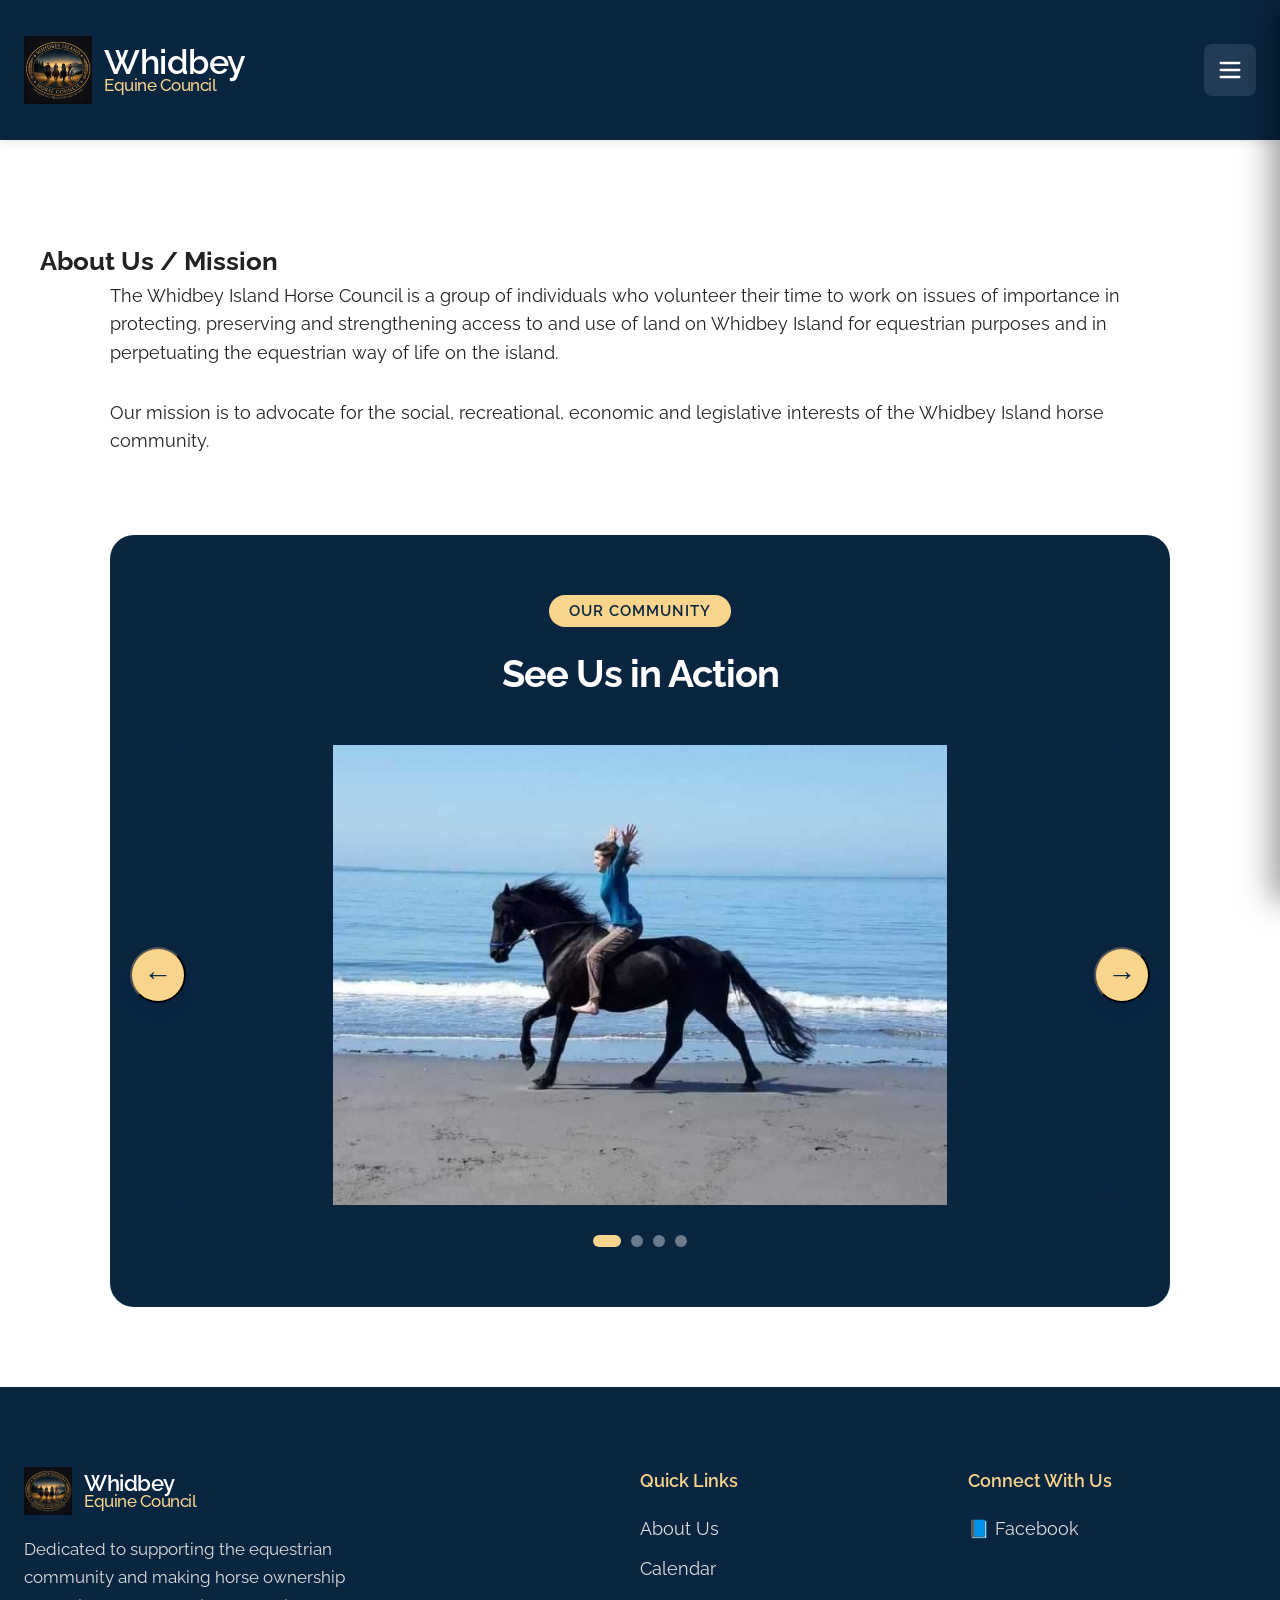
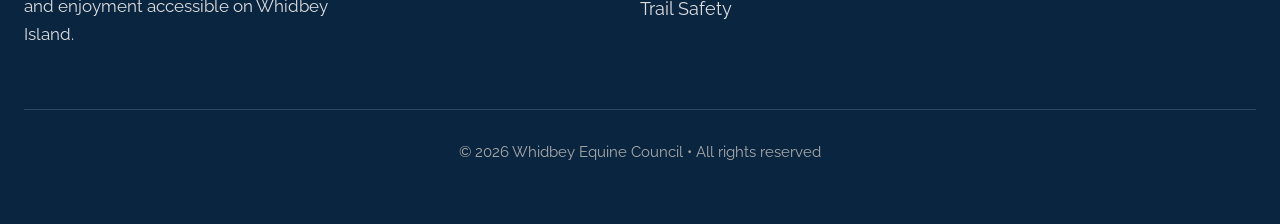
==== about.html @ 95b10ce7 "Update about.html" ====
<!DOCTYPE html>
<html lang="en">
<head>
    <meta charset="UTF-8">
    <meta name="viewport" content="width=device-width, initial-scale=1.0">
    <title>About Us / Mission | Whidbey Equine Council</title>
    <link href="https://fonts.googleapis.com/css2?family=Raleway:wght@400;500;600;700&display=swap" rel="stylesheet">
    <link rel="stylesheet" href="css/styles.css">
</head>
<body>

    <!-- HEADER (unchanged) -->
    <header class="header-bg">
        <div class="nav-container">
            <div class="logo-container">
               <a href="index.html" style="display: flex; align-items: center; gap: 12px; text-decoration: none;">
                  <img src="images/logo.png" alt="Whidbey Equine Council Logo">
                  <div class="logo-text">Whidbey <small>Equine Council</small></div>
               </a>
            </div>                      
            <nav class="desktop-nav">
                <a href="index.html">Home</a>
                <a href="about.html" class="active">About Us / Mission</a>
                <a href="events.html">Calendar</a>
                <a href="resources.html">Resources</a>
                <a href="contact.html">Contact</a>
            </nav>
            <div class="hamburger" onclick="toggleMobileMenu()">
                <svg id="hamburger-icon" xmlns="http://www.w3.org/2000/svg" width="28" height="28" fill="none" viewBox="0 0 24 24" stroke="currentColor">
                    <path stroke-linecap="round" stroke-linejoin="round" stroke-width="2" d="M4 6h16M4 12h16M4 18h16"/>
                </svg>
            </div>
        </div>

        <div id="mobile-menu" class="mobile-menu">
            <button class="close-btn" onclick="toggleMobileMenu()">×</button>
            <nav>
                <a href="index.html" onclick="toggleMobileMenu()">Home</a>
                <a href="about.html" onclick="toggleMobileMenu()">About Us / Mission</a>
                <div class="accordion-item">
                    <button class="accordion-header" onclick="toggleAccordion(this)" aria-expanded="false">Calendar <span class="chevron">›</span></button>
                    <div class="accordion-content">
                        <a href="events.html" onclick="toggleMobileMenu()">Upcoming Events</a>
                        <a href="monthly-meetings.html" onclick="toggleMobileMenu()">Monthly Meetings</a>
                    </div>
                </div>
                <div class="accordion-item">
                    <button class="accordion-header" onclick="toggleAccordion(this)" aria-expanded="false">Resources <span class="chevron">›</span></button>
                    <div class="accordion-content">
                        <a href="resources.html" onclick="toggleMobileMenu()">Trail Safety</a>
                        <a href="disaster-preparedness.html" onclick="toggleMobileMenu()">Disaster Preparedness</a>
                        <a href="whidbey-equine-directory.html" onclick="toggleMobileMenu()">Whidbey Equine Directory</a>
                    </div>
                </div>
                <a href="contact.html" onclick="toggleMobileMenu()">Contact</a>
            </nav>
        </div>
    </header>

    <section class="main-content">
        <h1 class="page-title">About Us / Mission</h1>
        <div class="content-wrapper">
            <p>The Whidbey Island Horse Council is a group of individuals who volunteer their time to work on issues of importance in protecting, preserving and strengthening access to and use of land on Whidbey Island for equestrian purposes and in perpetuating the equestrian way of life on the island.</p>
            
            <p style="margin-top: 2rem;">Our mission is to advocate for the social, recreational, economic and legislative interests of the Whidbey Island horse community.</p>

            <!-- CAROUSEL -->
            <div class="carousel-section">
                <div class="carousel-header">
                    <span>OUR COMMUNITY</span>
                    <h2 class="carousel-title">See Us in Action</h2>
                </div>
                
                <div class="carousel-container">
                    <button class="carousel-arrow prev" onclick="prevSlide()">←</button>
                    
                    <div class="carousel-track" id="carousel-track">
                        <div class="carousel-slide">
                            <img src="images/council-horse-beach.jpeg" alt="Beach ride">
                        </div>
                        <div class="carousel-slide">
                            <img src="images/council-horse-head.jpeg" alt="Horse head">
                        </div>
                        <div class="carousel-slide">
                            <img src="images/council-horse-diane.jpeg" alt="Diane with horse">
                        </div>
                        <div class="carousel-slide">
                            <img src="images/council-horse-drive.jpeg" alt="Horse drive">
                        </div>
                    </div>
                    
                    <button class="carousel-arrow next" onclick="nextSlide()">→</button>
                </div>
                
                <div class="carousel-dots" id="carousel-dots"></div>
            </div>
        </div>
    </section>

    <!-- FOOTER -->
    <footer class="footer">
        <div class="footer-content">
            <div>
                <div class="footer-logo">
                    <img src="images/logo.png" alt="Whidbey Island Horse Council">
                    <div class="logo-text" style="color:white; font-size:1.4rem;">Whidbey<small style="color:#f8d48c;">Equine Council</small></div>
                </div>
                <p>Dedicated to supporting the equestrian community and making horse ownership and enjoyment accessible on Whidbey Island.
                </p>
            </div>
            <div class="footer-column">
                <h4>Quick Links</h4>
                <ul>
                    <li><a href="about.html">About Us</a></li>
                    <li><a href="events.html">Calendar</a></li>
                    <li><a href="resources.html">Trail Safety</a></li>
                </ul>
            </div>
            <div class="footer-column">
                <h4>Connect With Us</h4>
                <div class="footer-social">
                    <a href="https://www.facebook.com/groups/1446844290421112" target="_blank">📘 Facebook</a>
                </div>
            </div>
        </div>
        <div class="footer-bottom">
            &copy; 2026 Whidbey Equine Council • All rights reserved
        </div>
    </footer>

    <script>
        function toggleMobileMenu() {
            const menu = document.getElementById('mobile-menu');
            const icon = document.getElementById('hamburger-icon');
            if (menu.classList.contains('active')) {
                menu.classList.remove('active');
                icon.innerHTML = `<path stroke-linecap="round" stroke-linejoin="round" stroke-width="2" d="M4 6h16M4 12h16M4 18h16"/>`;
            } else {
                menu.classList.add('active');
                icon.innerHTML = `<path stroke-linecap="round" stroke-linejoin="round" stroke-width="2" d="M6 18L18 6M6 6h12v12"/>`;
            }
        }

        function toggleAccordion(button) {
            const isExpanded = button.getAttribute('aria-expanded') === 'true';
            button.setAttribute('aria-expanded', !isExpanded);
            const content = button.nextElementSibling;
            content.classList.toggle('open');
        }

        // FIXED CAROUSEL
        function initCarousel() {
            const track = document.getElementById('carousel-track');
            const slides = document.querySelectorAll('.carousel-slide');
            const dotsContainer = document.getElementById('carousel-dots');
            let currentSlide = 0;

            function createDots() {
                dotsContainer.innerHTML = '';
                slides.forEach((_, i) => {
                    const dot = document.createElement('div');
                    dot.classList.add('carousel-dot');
                    if (i === 0) dot.classList.add('active');
                    dot.onclick = () => goToSlide(i);
                    dotsContainer.appendChild(dot);
                });
            }

            function goToSlide(n) {
                currentSlide = n;
                track.style.transform = `translateX(-${currentSlide * 100}%)`;
                document.querySelectorAll('.carousel-dot').forEach((d, i) => d.classList.toggle('active', i === currentSlide));
            }

            window.nextSlide = () => { currentSlide = (currentSlide + 1) % slides.length; goToSlide(currentSlide); };
            window.prevSlide = () => { currentSlide = (currentSlide - 1 + slides.length) % slides.length; goToSlide(currentSlide); };

            createDots();
        }

        window.addEventListener('load', initCarousel);
    </script>
</body>
</html>
---- css/styles.css ----
/* ============================================= */
/* Whidbey Island Horse Council - styles.css     */
/* Pure custom CSS – exactly like ironmillsranch.com */
/* ============================================= */

@import url('https://fonts.googleapis.com/css2?family=Raleway:wght@400;500;600;700&display=swap');

* {
    margin: 0;
    padding: 0;
    box-sizing: border-box;
}

body {
    font-family: 'Raleway', system-ui, -apple-system, BlinkMacSystemFont, "Segoe UI", Roboto, sans-serif;
    line-height: 1.6;
    font-size: 1.1rem;
    color: #222222;
    overflow-x: hidden;
}

/* ====================== HEADER ====================== */
/* Taller header + much more visible logo */
.header-bg {
    background-color: #0a2540;
    color: white;
    position: sticky;
    top: 0;
    z-index: 1000;
    box-shadow: 0 2px 10px rgba(0, 0, 0, 0.1);
    padding: 8px 0;
}

.nav-container {
    max-width: 1280px;
    margin: 0 auto;
    padding: 28px 24px;
    display: flex;
    align-items: center;
    justify-content: space-between;
}

.logo-container {
    display: flex;
    align-items: center;
    gap: 12px;
}

.logo-container img {
    height: 68px;
    width: auto;
    transition: transform 0.3s ease;
}

.logo-container img:hover {
    transform: scale(1.05);
}

.logo-text {
    font-size: 2.1rem;
    font-weight: 600;
    letter-spacing: -0.5px;
    line-height: 1;
    color: white !important;
}

.logo-text small {
    display: block;
    font-size: 1.05rem;
    font-weight: 500;
    color: #f8d48c !important;
    margin-top: -2px;
}

.logo-container a {
    text-decoration: none;
    color: inherit;
}

/* Hover effect – only “Whidbey Island” turns gold */
.logo-container a:hover .logo-text {
    color: #f8d48c !important;
}
.logo-container a:hover .logo-text small {
    color: #f8d48c !important;
}

/* Hamburger */
.hamburger {
    display: flex;
    align-items: center;
    justify-content: center;
    width: 52px;
    height: 52px;
    background: rgba(255,255,255,0.1);
    border-radius: 8px;
    cursor: pointer;
    transition: all 0.3s ease;
}

.hamburger:hover {
    background: rgba(255,255,255,0.2);
}

/* Desktop nav */
.desktop-nav {
    display: none;
    align-items: center;
    gap: 32px;
    font-size: 1.05rem;
    font-weight: 500;
}

.desktop-nav a {
    color: white;
    text-decoration: none;
    transition: color 0.2s ease;
}

.desktop-nav a:hover {
    color: #f8d48c;
}

/* ====================== MOBILE HEADER ADJUSTMENTS ====================== */
@media (max-width: 768px) {
    .nav-container {
        padding: 20px 24px;
    }
    .logo-container img {
        height: 58px;
    }
    .logo-text {
        font-size: 1.9rem;
    }
    .hamburger {
        width: 48px;
        height: 48px;
    }
}

/* ====================== NEW MOBILE MENU (Right-side drawer) ====================== */
.mobile-menu {
    position: fixed;
    top: 0;
    right: -320px;
    width: 320px;
    height: 100vh;
    background-color: #0a2540;
    box-shadow: -8px 0 30px rgba(0, 0, 0, 0.4);
    transition: right 0.4s cubic-bezier(0.4, 0, 0.2, 1);
    z-index: 1200;
    overflow-y: auto;
    padding: 20px;
}

.mobile-menu.active {
    right: 0;
}

.mobile-menu .close-btn {
    position: absolute;
    top: 20px;
    right: 20px;
    background: none;
    border: none;
    color: white;
    font-size: 32px;
    line-height: 1;
    cursor: pointer;
    z-index: 1300;
}

.mobile-menu nav {
    margin-top: 70px;
}

.mobile-menu a {
    display: flex;
    align-items: center;
    justify-content: space-between;
    color: white;
    text-decoration: none;
    font-size: 1.25rem;
    font-weight: 500;
    padding: 16px 0;
    border-bottom: 1px solid rgba(255,255,255,0.15);
}

.mobile-menu a:hover {
    color: #f8d48c;
}

.mobile-menu .chevron {
    transition: transform 0.3s ease;
}

.mobile-menu a[aria-expanded="true"] .chevron {
    transform: rotate(180deg);
}

/* Accordion sub-menus */
.mobile-menu .accordion-item {
    border-bottom: 1px solid rgba(255,255,255,0.15);
}

.mobile-menu .accordion-header {
    display: flex;
    align-items: center;
    justify-content: space-between;
    width: 100%;
    padding: 16px 0;
    color: white;
    font-size: 1.25rem;
    font-weight: 500;
    background: none;
    border: none;
    cursor: pointer;
    text-align: left;
}

.mobile-menu .accordion-header:hover {
    color: #f8d48c;
}

.mobile-menu .accordion-header[aria-expanded="true"] .chevron {
    transform: rotate(180deg);
}

.mobile-menu .accordion-content {
    max-height: 0;
    overflow: hidden;
    transition: max-height 0.3s ease;
    padding-left: 20px;
}

.mobile-menu .accordion-content.open {
    max-height: 400px;
}

.mobile-menu .accordion-content a {
    display: block;
    padding: 12px 0;
    color: #ddd;
    font-size: 1.1rem;
    text-decoration: none;
}

.mobile-menu .accordion-content a:hover {
    color: #f8d48c;
}

/* ====================== HERO SECTION (Text LEFT • Picture RIGHT) ====================== */
.hero {
    background-image: linear-gradient(rgba(10, 37, 64, 0.55), rgba(10, 37, 64, 0.55)),
                      url('https://picsum.photos/id/1015/2000/1200'); /* ← CHANGE THIS to your real trail photo */
    background-size: cover;
    background-position: center;
    min-height: 100vh;
    display: flex;
    align-items: center;
    color: white;
    position: relative;
}

.hero-content,
.hero-grid {
    max-width: 1280px;
    margin: 0 auto;
    padding: 0 24px;
    display: grid;
    grid-template-columns: 1fr;
    gap: 40px;
    align-items: center;
    width: 100%;
}

/* Desktop: Text LEFT | Background photo RIGHT */
@media (min-width: 992px) {
    .hero-content,
    .hero-grid {
        grid-template-columns: 1fr 1fr;
    }
}

.hero-text-panel {
    background-color: rgba(255,255,255,0.95);
    color: #0a2540;
    border-radius: 24px;
    padding: 48px 40px;
    box-shadow: 0 25px 50px -12px rgb(0 0 0 / 0.25);
    max-width: 480px;
    margin-right: auto;           /* sticks to LEFT side */
    margin-left: 0;
}

/* Optional: If you have a separate <img> inside the hero, hide it on desktop so the background shows cleanly */
.hero img {
    display: none;
}

@media (min-width: 992px) {
    .hero img {
        display: block;   /* only show if you want a foreground image */
    }
}

.cta-button {
    display: inline-block;
    background-color: #0a2540;
    color: white;
    font-size: 1.25rem;
    font-weight: 600;
    padding: 18px 40px;
    border-radius: 16px;
    text-decoration: none;
    transition: all 0.3s ease;
}

.cta-button:hover {
    background-color: #1a3a5e;
    transform: translateY(-3px);
}

/* ====================== QUICK LINK CARDS ====================== */
.quick-section {
    max-width: 1280px;
    margin: 0 auto;
    padding: 60px 24px;
}

.quick-grid {
    display: grid;
    grid-template-columns: repeat(auto-fit, minmax(340px, 1fr));
    gap: 24px;
}

.card {
    background: white;
    border: 1px solid #e5e7eb;
    border-radius: 24px;
    padding: 32px;
    display: flex;
    align-items: center;
    gap: 20px;
    transition: all 0.3s ease;
    text-decoration: none;
    color: inherit;
}

.card:hover {
    border-color: #f8d48c;
    transform: translateY(-8px);
    box-shadow: 0 20px 25px -5px rgb(0 0 0 / 0.1);
}

.card-icon {
    width: 64px;
    height: 64px;
    flex-shrink: 0;
    display: flex;
    align-items: center;
    justify-content: center;
    font-size: 2.2rem;
    border-radius: 16px;
}

.card-content h3 {
    font-size: 1.5rem;
    font-weight: 600;
    color: #0a2540;
    margin-bottom: 8px;
}

.card-content p {
    color: #555;
    font-size: 1.05rem;
}

.card-arrow {
    font-size: 2rem;
    color: #ccc;
    margin-left: auto;
    transition: all 0.3s ease;
}

.card:hover .card-arrow {
    color: #f8d48c;
    transform: translateX(4px);
}

/* ====================== FOOTER ====================== */
.footer {
    background-color: #0a2540;
    color: #ddd;
    padding: 80px 24px 60px;
}

.footer-content {
    max-width: 1280px;
    margin: 0 auto;
    display: grid;
    grid-template-columns: 1fr;
    gap: 40px;
}

@media (min-width: 768px) {
    .footer-content {
        grid-template-columns: 2fr 1fr 1fr;
    }
}

.footer-logo {
    display: flex;
    align-items: center;
    gap: 12px;
    margin-bottom: 20px;
}

.footer-logo img {
    height: 48px;
}

.footer p {
    max-width: 340px;
    font-size: 1.05rem;
    line-height: 1.7;
}

.footer-column h4 {
    color: #f8d48c;
    font-size: 1.1rem;
    font-weight: 600;
    margin-bottom: 20px;
}

.footer-column ul {
    list-style: none;
}

.footer-column ul li {
    margin-bottom: 12px;
}

.footer-column a {
    color: #ddd;
    text-decoration: none;
    transition: color 0.2s;
}

.footer-column a:hover {
    color: white;
}

.footer-social a {
    color: #ddd;
    text-decoration: none;
    display: flex;
    align-items: center;
    gap: 12px;
    font-size: 1.1rem;
    margin-bottom: 16px;
}

.footer-social a:hover {
    color: #f8d48c;
}

.footer-bottom {
    text-align: center;
    margin-top: 60px;
    padding-top: 30px;
    border-top: 1px solid rgba(255,255,255,0.15);
    font-size: 0.95rem;
    color: #aaa;
}

/* ====================== RESPONSIVE ====================== */
@media (max-width: 768px) {
    .desktop-nav {
        display: none;
    }
    .hero-text-panel {
        margin: 0 auto;
    }
    .hero-text-panel h1 {
        font-size: 2.8rem;
    }
    .quick-grid {
        grid-template-columns: 1fr;
    }
}

/* Wider margins for all sub-pages */
.main-content {
    padding: 100px 40px 80px !important;
    max-width: 1280px;
    margin: 0 auto;
}

.content-wrapper,
.content-grid {
    max-width: 1100px;
    margin: 0 auto;
    padding: 0 20px;
}

.content-wrapper p {
    margin-bottom: 1.8rem;
}

.content-wrapper p:last-child {
    margin-bottom: 0;
}

/* ====================== EVENTS PAGE ====================== */
.category-row {
    display: flex;
    flex-wrap: wrap;
    gap: 14px;
    justify-content: center;
    margin-bottom: 48px;
    padding-bottom: 32px;
    border-bottom: 1px solid #e5e7eb;
}

.category-btn {
    padding: 14px 28px;
    border-radius: 9999px;
    font-weight: 600;
    font-size: 1.05rem;
    background: white;
    color: #0a2540;
    border: 2px solid #e5e7eb;
    cursor: pointer;
    transition: all 0.3s ease;
    white-space: nowrap;
}

.category-btn:hover {
    background: #f8d48c;
    border-color: #f8d48c;
    color: #0a2540;
}

.category-btn.active {
    background: #0a2540;
    color: white;
    border-color: #0a2540;
    box-shadow: 0 10px 15px -3px rgb(10 37 64 / 0.2);
}

.event-card {
    background: white;
    border: 1px solid #e5e7eb;
    border-radius: 24px;
    padding: 32px;
    transition: all 0.3s ease;
    box-shadow: 0 4px 6px -1px rgb(0 0 0 / 0.05);
}

.event-card:hover {
    border-color: #f8d48c;
    transform: translateY(-6px);
    box-shadow: 0 20px 25px -5px rgb(0 0 0 / 0.1);
}

.event-header {
    display: flex;
    justify-content: space-between;
    align-items: center;
    margin-bottom: 16px;
}

.event-category {
    background: #fefce8;
    color: #854d0e;
    padding: 6px 18px;
    border-radius: 9999px;
    font-size: 0.95rem;
    font-weight: 600;
    letter-spacing: 0.5px;
}

.event-price {
    font-size: 1.75rem;
    font-weight: 700;
    color: #0a2540;
}

.event-title {
    font-size: 1.6rem;
    font-weight: 700;
    color: #0a2540;
    line-height: 1.2;
    margin-bottom: 12px;
}

.event-desc {
    color: #444;
    font-size: 1.1rem;
    line-height: 1.5;
    margin-bottom: 24px;
}

.event-meta {
    display: flex;
    flex-wrap: wrap;
    gap: 20px;
    margin-bottom: 28px;
    font-size: 1.05rem;
    color: #555;
}

.meta-item {
    display: flex;
    align-items: center;
    gap: 8px;
}

.meta-item i {
    color: #f8d48c;
    width: 20px;
}

.event-footer {
    display: flex;
    flex-wrap: wrap;
    gap: 16px;
    align-items: center;
}

.btn-register {
    background-color: #0a2540;
    color: white;
    font-size: 1.1rem;
    font-weight: 600;
    padding: 16px 36px;
    border-radius: 16px;
    text-decoration: none;
    transition: all 0.3s ease;
    display: inline-flex;
    align-items: center;
    gap: 8px;
}

.btn-register:hover {
    background-color: #1a3a5e;
    transform: translateY(-2px);
}

.btn-details {
    color: #666;
    text-decoration: none;
    font-weight: 500;
    padding: 14px 24px;
    transition: color 0.3s ease;
}

.btn-details:hover {
    color: #0a2540;
}

.events-grid {
    display: grid;
    grid-template-columns: repeat(auto-fit, minmax(360px, 1fr));
    gap: 32px;
}

#no-events {
    text-align: center;
    padding: 80px 20px;
    color: #666;
}

#no-events p:first-child {
    font-size: 1.4rem;
    font-weight: 500;
}

@media (max-width: 768px) {
    .events-grid {
        grid-template-columns: 1fr;
    }
    .category-btn {
        padding: 12px 22px;
        font-size: 1rem;
    }
}

/* ====================== CONTACT PAGE ====================== */
.contact-container {
    max-width: 640px;
    margin: 0 auto;
    padding: 40px 20px 80px;
}

.contact-title {
    font-family: 'Raleway', system-ui, -apple-system, BlinkMacSystemFont, "Segoe UI", Roboto, sans-serif;
    font-size: 3.8rem;
    font-weight: 700;
    letter-spacing: -2px;
    line-height: 1.05;
    text-align: center;
    margin-bottom: 60px;
    color: #0a2540;
}

@media (max-width: 768px) {
    .contact-title {
        font-size: 2.8rem;
    }
}

.contact-form {
    display: flex;
    flex-direction: column;
    gap: 28px;
}

.contact-form input,
.contact-form textarea {
    width: 100%;
    padding: 18px 24px;
    border: 2px solid #e5e7eb;
    border-radius: 12px;
    font-size: 1.15rem;
    font-family: 'Raleway', sans-serif;
    transition: all 0.3s ease;
    background: white;
}

.contact-form input:focus,
.contact-form textarea:focus {
    outline: none;
    border-color: #0a2540;
    box-shadow: 0 0 0 4px rgba(10, 37, 64, 0.1);
}

.contact-form textarea {
    resize: vertical;
    min-height: 180px;
}

.send-button {
    background-color: #111111;
    color: white;
    font-size: 1.25rem;
    font-weight: 600;
    padding: 18px 40px;
    border: none;
    border-radius: 12px;
    cursor: pointer;
    transition: all 0.3s ease;
    margin-top: 10px;
}

.send-button:hover {
    background-color: #222222;
    transform: translateY(-3px);
}

/* Contact success message */
.success-container {
    display: none;
    flex-direction: column;
    align-items: center;
    text-align: center;
    padding: 60px 40px;
    background: white;
    border: 2px solid #e5e7eb;
    border-radius: 24px;
    max-width: 560px;
    margin: 0 auto;
    animation: fadeInUp 0.6s ease forwards;
}

.success-container i {
    font-size: 4.8rem;
    color: #166534;
    margin-bottom: 24px;
}

.success-container h2 {
    font-size: 2.5rem;
    font-weight: 700;
    color: #0a2540;
    margin-bottom: 12px;
}

.success-container p {
    font-size: 1.2rem;
    color: #444;
    line-height: 1.6;
    margin-bottom: 8px;
}

.success-container button {
    background-color: #0a2540;
    color: white;
    font-size: 1.15rem;
    font-weight: 600;
    padding: 16px 44px;
    border: none;
    border-radius: 12px;
    cursor: pointer;
    margin-top: 20px;
    transition: all 0.3s ease;
}

.success-container button:hover {
    background-color: #1a3a5e;
    transform: translateY(-3px);
}

@keyframes fadeInUp {
    from {
        opacity: 0;
        transform: translateY(30px);
    }
    to {
        opacity: 1;
        transform: translateY(0);
    }
}

/* ====================== ABOUT PAGE CAROUSEL ====================== */
.carousel-section {
    margin-top: 80px;
    padding: 60px 0;
    background: #0a2540;
    color: white;
    border-radius: 24px;
    position: relative;
}

.carousel-header {
    text-align: center;
    margin-bottom: 40px;
}

.carousel-header span {
    display: inline-block;
    background: #f8d48c;
    color: #0a2540;
    padding: 4px 20px;
    border-radius: 9999px;
    font-size: 0.95rem;
    font-weight: 600;
    letter-spacing: 1px;
}

.carousel-title {
    font-size: 2.4rem;
    font-weight: 700;
    margin: 16px 0 8px;
    letter-spacing: -1px;
}

.carousel-container {
    max-width: 1100px;
    margin: 0 auto;
    position: relative;
    padding: 0 60px;
    overflow: hidden;
}

.carousel-track {
    display: flex;
    flex-wrap: nowrap;
    transition: transform 0.5s cubic-bezier(0.4, 0, 0.2, 1);
}

.carousel-slide {
    flex: 0 0 100%;
    min-width: 100%;
    width: 100%;
    position: relative;
}

.carousel-slide img {
    width: 100%;
    height: 460px;
    object-fit: contain;
    background-color: #0a2540;
    display: block;
    border-radius: 20px;
}

.carousel-arrow {
    position: absolute;
    top: 50%;
    transform: translateY(-50%);
    background: #f8d48c;
    color: #0a2540;
    width: 56px;
    height: 56px;
    border-radius: 50%;
    display: flex;
    align-items: center;
    justify-content: center;
    font-size: 1.8rem;
    cursor: pointer;
    box-shadow: 0 10px 15px -3px rgb(10 37 64 / 0.3);
    z-index: 10;
    transition: all 0.3s ease;
}

.carousel-arrow:hover {
    background: #e8c46c;
    transform: translateY(-50%) scale(1.08);
}

.carousel-arrow.prev { left: 20px; }
.carousel-arrow.next { right: 20px; }

.carousel-dots {
    display: flex;
    justify-content: center;
    gap: 10px;
    margin-top: 30px;
}

.carousel-dot {
    width: 12px;
    height: 12px;
    background: rgba(255,255,255,0.4);
    border-radius: 50%;
    cursor: pointer;
    transition: all 0.3s ease;
}

.carousel-dot.active {
    background: #f8d48c;
    width: 28px;
    border-radius: 9999px;
}

@media (max-width: 768px) {
    .carousel-slide img { height: 380px; }
    .carousel-container { padding: 0 40px; }
}

/* ====================== MONTHLY MEETINGS PAGE ====================== */
.next-meeting-box {
    background: white;
    border: 3px solid #f8d48c;
    border-radius: 24px;
    padding: 40px 32px;
    text-align: center;
    margin-bottom: 60px;
    box-shadow: 0 10px 25px rgba(10, 37, 64, 0.1);
}

.next-meeting-box h2 {
    color: #0a2540;
    font-size: 2.2rem;
    margin-bottom: 12px;
}

.next-meeting-box .date {
    font-size: 1.5rem;
    font-weight: 700;
    color: #0a2540;
    margin-bottom: 8px;
}

.next-meeting-box .time-location {
    font-size: 1.3rem;
    color: #444;
    margin-bottom: 24px;
}

.meetings-list {
    max-width: 900px;
    margin: 0 auto;
}

.meeting-card {
    background: white;
    border: 1px solid #e5e7eb;
    border-radius: 20px;
    padding: 24px 28px;
    margin-bottom: 20px;
    display: flex;
    justify-content: space-between;
    align-items: center;
    transition: all 0.3s ease;
}

.meeting-card:hover {
    border-color: #f8d48c;
    transform: translateY(-4px);
    box-shadow: 0 15px 25px rgba(10, 37, 64, 0.08);
}

.meeting-info h3 {
    font-size: 1.35rem;
    color: #0a2540;
    margin-bottom: 6px;
}

.meeting-info p {
    color: #555;
    margin: 0;
}

.minutes-link {
    background: #0a2540;
    color: white;
    padding: 12px 28px;
    border-radius: 9999px;
    text-decoration: none;
    font-weight: 600;
    white-space: nowrap;
    display: inline-flex;
    align-items: center;
    gap: 8px;
}

.minutes-link:hover {
    background: #1a3a5e;
}

/* ====================== TRAIL SAFETY PAGE ====================== */
.safety-btn {
    padding: 14px 28px;
    border-radius: 9999px;
    font-weight: 600;
    font-size: 1.05rem;
    background: white;
    color: #0a2540;
    border: 2px solid #e5e7eb;
    cursor: pointer;
    transition: all 0.3s ease;
    white-space: nowrap;
}

.safety-btn:hover {
    background: #f8d48c;
    border-color: #f8d48c;
}

.safety-btn.active {
    background: #0a2540;
    color: white;
    border-color: #0a2540;
}

.safety-content {
    background: white;
    border: 1px solid #e5e7eb;
    border-radius: 20px;
    padding: 32px;
    margin-bottom: 30px;
    display: none;
}

.safety-content.active {
    display: block;
}

.safety-content h3 {
    color: #0a2540;
    margin-bottom: 16px;
}

/* Key resources */
.key-resources {
    max-width: 900px;
    margin: 0 auto 50px;
}

.key-resources h3 {
    color: #0a2540;
    font-size: 1.5rem;
    margin-bottom: 20px;
    font-weight: 700;
}

.key-resources ul {
    list-style: none;
    padding: 0;
    line-height: 1.9;
    font-size: 1.1rem;
}

.key-resources li {
    margin-bottom: 14px;
    padding-left: 28px;
    position: relative;
}

.key-resources li::before {
    content: "•";
    color: #f8d48c;
    font-size: 1.6rem;
    position: absolute;
    left: 0;
    top: -2px;
}

.key-resources a {
    color: #0a2540;
    text-decoration: none;
    font-weight: 600;
}

.key-resources a:hover {
    color: #f8d48c;
    text-decoration: underline;
}
/* ============================================= */
/* WHIDBEY EQUINE DIRECTORY STYLES               */
/* ============================================= */

.directory-controls {
    display: flex;
    flex-wrap: wrap;
    gap: 16px;
    align-items: center;
    margin-bottom: 32px;
}

.directory-controls input {
    flex: 1;
    min-width: 280px;
    padding: 14px 20px;
    border: 2px solid #e5e7eb;
    border-radius: 12px;
    font-size: 1.1rem;
    font-family: 'Raleway', sans-serif;
}

.directory-controls input:focus {
    outline: none;
    border-color: #0a2540;
    box-shadow: 0 0 0 4px rgba(10, 37, 64, 0.1);
}

.category-filters {
    display: flex;
    flex-wrap: wrap;
    gap: 8px;
}

.category-btn {
    padding: 10px 22px;
    border-radius: 9999px;
    font-weight: 600;
    font-size: 1rem;
    background: white;
    color: #0a2540;
    border: 2px solid #e5e7eb;
    cursor: pointer;
    transition: all 0.3s ease;
    white-space: nowrap;
}

.category-btn:hover {
    background: #f8d48c;
    border-color: #f8d48c;
}

.category-btn.active {
    background: #0a2540;
    color: white;
    border-color: #0a2540;
}

.directory-grid {
    display: grid;
    grid-template-columns: repeat(auto-fit, minmax(340px, 1fr));
    gap: 24px;
}

.directory-card {
    background: white;
    border: 1px solid #e5e7eb;
    border-radius: 24px;
    padding: 32px;
    transition: all 0.3s ease;
    box-shadow: 0 4px 6px -1px rgb(0 0 0 / 0.05);
    display: flex;
    flex-direction: column;
    height: 100%;
}

.directory-card:hover {
    border-color: #f8d48c;
    transform: translateY(-6px);
    box-shadow: 0 20px 25px -5px rgb(0 0 0 / 0.1);
}

.directory-card .service-badge {
    display: inline-block;
    background: #fefce8;
    color: #854d0e;
    padding: 4px 16px;
    border-radius: 9999px;
    font-size: 0.9rem;
    font-weight: 600;
    margin-bottom: 12px;
}

.directory-card h3 {
    font-size: 1.5rem;
    font-weight: 700;
    color: #0a2540;
    margin-bottom: 8px;
}

.directory-card .contact-name {
    font-size: 1.15rem;
    color: #444;
    margin-bottom: 16px;
}

.directory-card .meta {
    margin-top: auto;
    padding-top: 20px;
    border-top: 1px solid #e5e7eb;
    display: flex;
    flex-direction: column;
    gap: 8px;
    font-size: 1.05rem;
}

.directory-card .meta a {
    color: #0a2540;
    text-decoration: none;
    font-weight: 500;
}

.directory-card .meta a:hover {
    color: #f8d48c;
}

.directory-card .remove-request {
    margin-top: 16px;
    font-size: 0.95rem;
    color: #666;
    text-align: right;
}

.directory-card .remove-request a {
    color: #854d0e;
    text-decoration: underline;
}

.add-section {
    margin-top: 80px;
    padding: 48px;
    background: #f8f5eb;
    border-radius: 24px;
}

.add-section h2 {
    color: #0a2540;
    margin-bottom: 12px;
}

.contact-form .checkbox-group,
.contact-form .radio-group {
    display: flex;
    flex-wrap: wrap;
    gap: 20px;
    margin-top: 8px;
}

.contact-form .checkbox-group label,
.contact-form .radio-group label {
    display: flex;
    align-items: center;
    gap: 10px;
    font-size: 1.1rem;
    cursor: pointer;
    color: #222;
}

.contact-form input[type="checkbox"],
.contact-form input[type="radio"] {
    width: 18px;
    height: 18px;
    accent-color: #0a2540;
}

.contact-form select {
    width: 100%;
    padding: 18px 24px;
    border: 2px solid #e5e7eb;
    border-radius: 12px;
    font-size: 1.15rem;
    font-family: 'Raleway', sans-serif;
    background: white;
    appearance: none;
    background-image: url("data:image/svg+xml,%3Csvg xmlns='http://www.w3.org/2000/svg' width='16' height='16' fill='%230a2540' viewBox='0 0 16 16'%3E%3Cpath d='M8 11L3 6h10l-5 5z'/%3E%3C/svg%3E");
    background-repeat: no-repeat;
    background-position: right 18px center;
    padding-right: 48px;
}

.contact-form select:focus {
    outline: none;
    border-color: #0a2540;
    box-shadow: 0 0 0 4px rgba(10, 37, 64, 0.1);
}

@media (max-width: 768px) {
    .directory-grid {
        grid-template-columns: 1fr;
    }
    
    .directory-controls {
        flex-direction: column;
        align-items: stretch;
    }
}
/* ====================== UTILITIES ====================== */
.hidden {
    display: none !important;
}

.text-amber {
    color: #f8d48c;
}
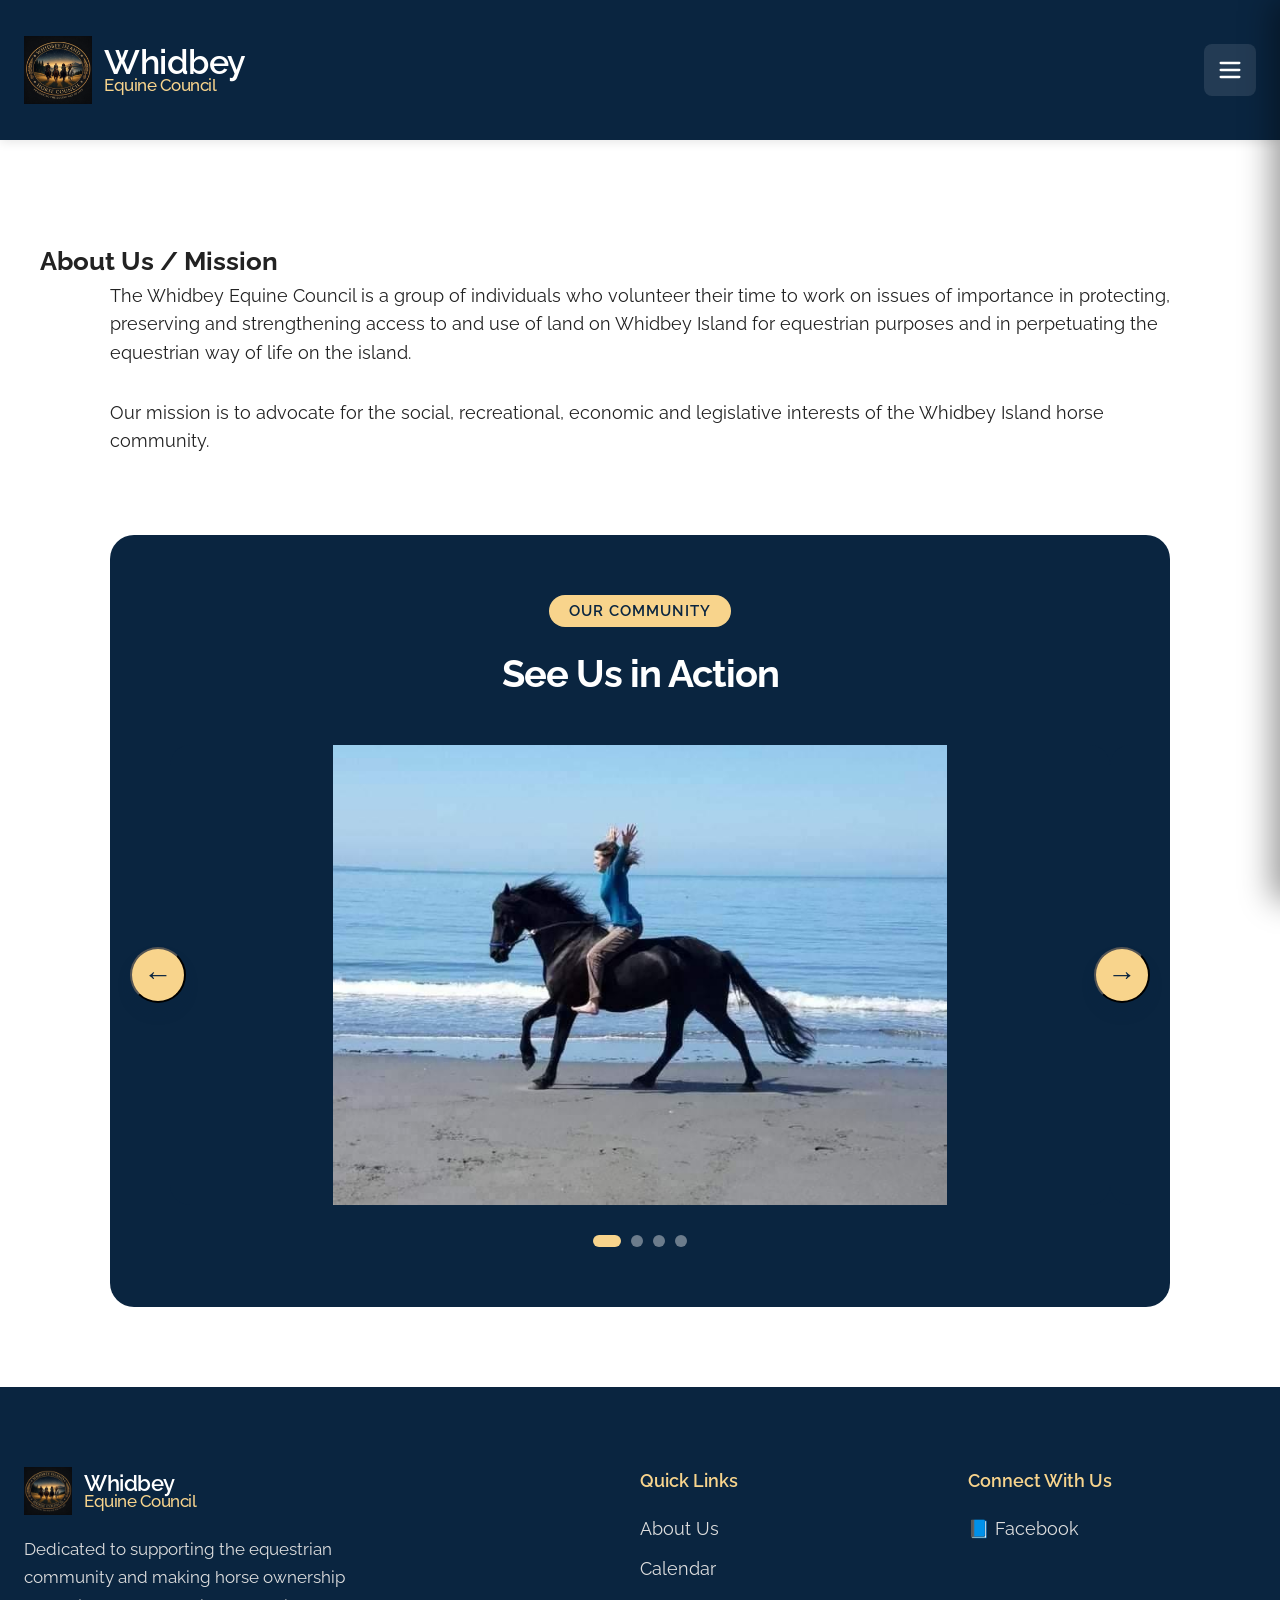
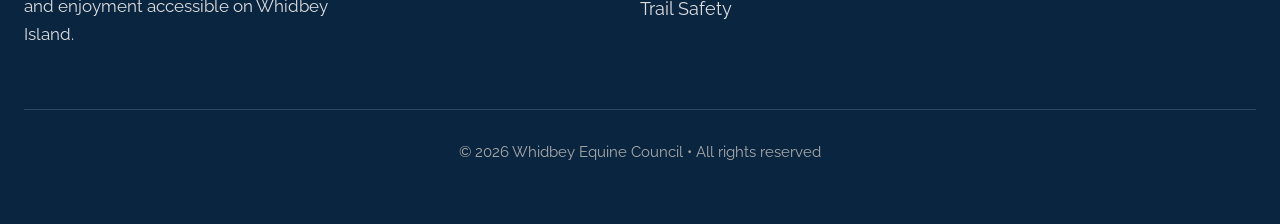
==== commit 8d4c227f: "Update about.html" ====
--- a/about.html
+++ b/about.html
@@ -60,7 +60,7 @@
     <section class="main-content">
         <h1 class="page-title">About Us / Mission</h1>
         <div class="content-wrapper">
-            <p>The Whidbey Island Horse Council is a group of individuals who volunteer their time to work on issues of importance in protecting, preserving and strengthening access to and use of land on Whidbey Island for equestrian purposes and in perpetuating the equestrian way of life on the island.</p>
+            <p>The Whidbey Equine Council is a group of individuals who volunteer their time to work on issues of importance in protecting, preserving and strengthening access to and use of land on Whidbey Island for equestrian purposes and in perpetuating the equestrian way of life on the island.</p>
             
             <p style="margin-top: 2rem;">Our mission is to advocate for the social, recreational, economic and legislative interests of the Whidbey Island horse community.</p>
 
@@ -102,7 +102,7 @@
         <div class="footer-content">
             <div>
                 <div class="footer-logo">
-                    <img src="images/logo.png" alt="Whidbey Island Horse Council">
+                    <img src="images/logo.png" alt="Whidbey Equine Council">
                     <div class="logo-text" style="color:white; font-size:1.4rem;">Whidbey<small style="color:#f8d48c;">Equine Council</small></div>
                 </div>
                 <p>Dedicated to supporting the equestrian community and making horse ownership and enjoyment accessible on Whidbey Island.
--- a/css/styles.css
+++ b/css/styles.css
@@ -780,6 +780,10 @@
     margin-bottom: 24px;
 }
 
+#error-message i {
+    color: #c0392b;
+}
+
 .success-container h2 {
     font-size: 2.5rem;
     font-weight: 700;
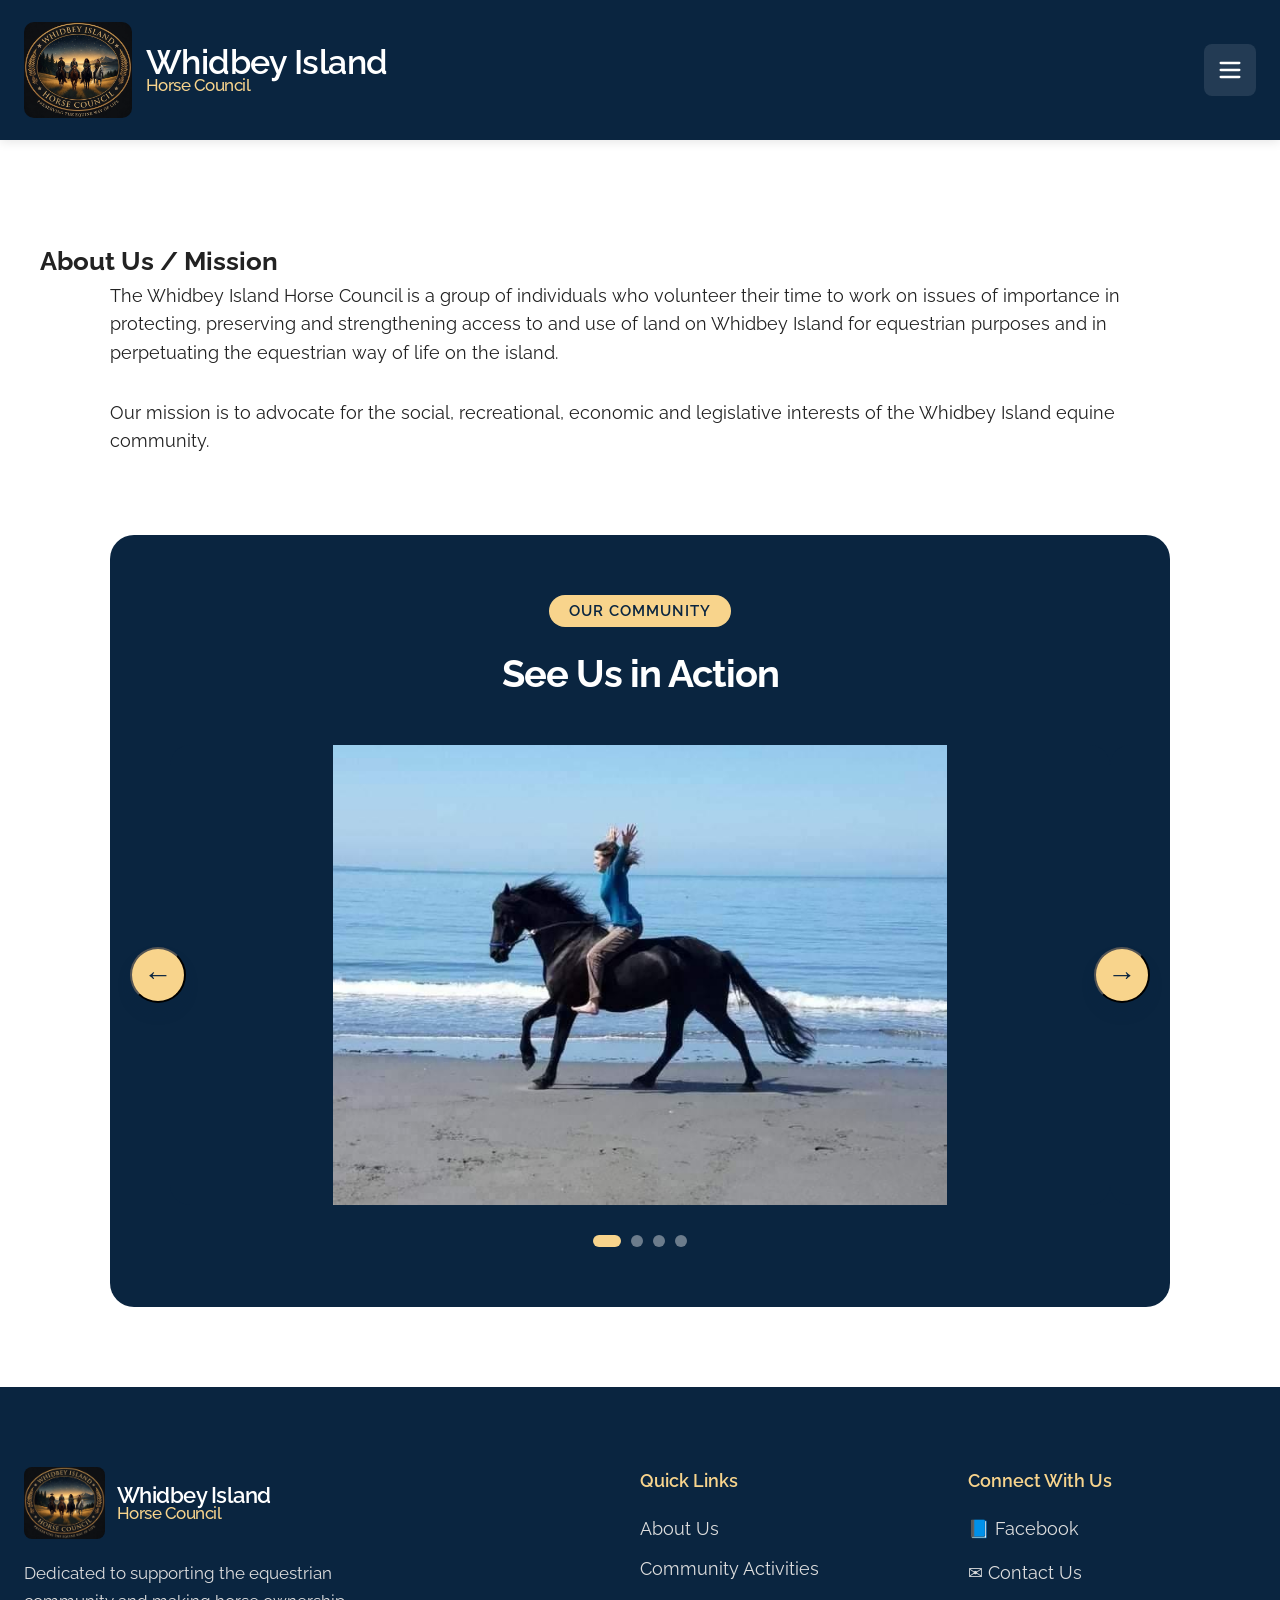
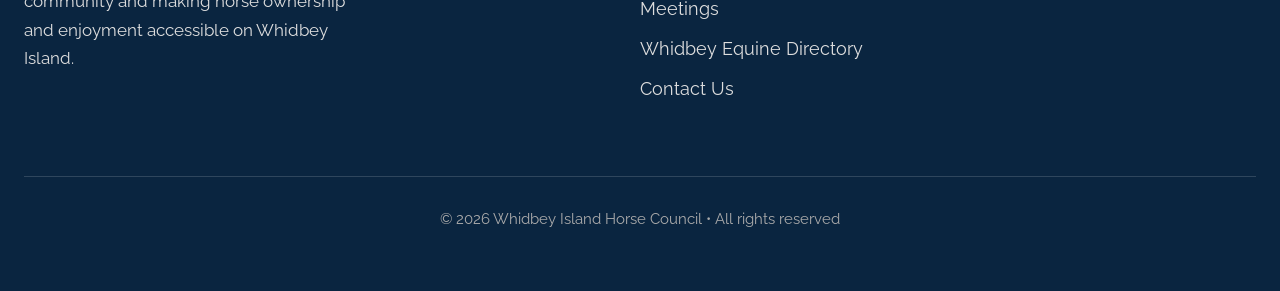
==== commit b48d2e44: "Committee feedback (11/2/26): rename to Whidbey Island Horse Council, new nav, Community Activities," ====
--- a/about.html
+++ b/about.html
@@ -3,9 +3,10 @@
 <head>
     <meta charset="UTF-8">
     <meta name="viewport" content="width=device-width, initial-scale=1.0">
-    <title>About Us / Mission | Whidbey Equine Council</title>
+    <title>About Us / Mission | Whidbey Island Horse Council</title>
     <link href="https://fonts.googleapis.com/css2?family=Raleway:wght@400;500;600;700&display=swap" rel="stylesheet">
-    <link rel="stylesheet" href="css/styles.css">
+    <link rel="icon" href="images/logo-header.png">
+    <link rel="stylesheet" href="css/styles.css?v=20261117">
 </head>
 <body>
 
@@ -13,46 +14,43 @@
     <header class="header-bg">
         <div class="nav-container">
             <div class="logo-container">
-               <a href="index.html" style="display: flex; align-items: center; gap: 12px; text-decoration: none;">
-                  <img src="images/logo.png" alt="Whidbey Equine Council Logo">
-                  <div class="logo-text">Whidbey <small>Equine Council</small></div>
-               </a>
-            </div>                      
-            <nav class="desktop-nav">
+                <a href="index.html">
+                    <!-- LOGO: to use the Facebook-page logo, replace images/logo-header.png with that file (same name). -->
+                    <img src="images/logo-header.png" alt="Whidbey Island Horse Council logo" class="site-logo">
+                    <div class="logo-text">Whidbey Island<small>Horse Council</small></div>
+                </a>
+            </div>
+            <nav class="desktop-nav" aria-label="Main">
                 <a href="index.html">Home</a>
                 <a href="about.html" class="active">About Us / Mission</a>
-                <a href="events.html">Calendar</a>
-                <a href="resources.html">Resources</a>
-                <a href="contact.html">Contact</a>
+                <a href="events.html">Community Activities</a>
+                <a href="monthly-meetings.html">Meetings</a>
+                <a href="whidbey-equine-directory.html">Whidbey Equine Directory</a>
+                <a href="horse-friendly-trails.html">Horse Friendly Trails</a>
+                <a href="resources.html">Trail Safety</a>
+                <a href="emergency-preparedness.html">Emergency Preparedness</a>
+                <a href="contact.html">Contact Us</a>
             </nav>
-            <div class="hamburger" onclick="toggleMobileMenu()">
+            <button type="button" class="hamburger" onclick="toggleMobileMenu()" aria-label="Open menu" aria-controls="mobile-menu">
                 <svg id="hamburger-icon" xmlns="http://www.w3.org/2000/svg" width="28" height="28" fill="none" viewBox="0 0 24 24" stroke="currentColor">
                     <path stroke-linecap="round" stroke-linejoin="round" stroke-width="2" d="M4 6h16M4 12h16M4 18h16"/>
                 </svg>
-            </div>
+            </button>
         </div>
 
+        <!-- RIGHT-SIDE MOBILE DRAWER (no sub-menus: every page is its own item) -->
         <div id="mobile-menu" class="mobile-menu">
-            <button class="close-btn" onclick="toggleMobileMenu()">×</button>
-            <nav>
+            <button type="button" class="close-btn" onclick="toggleMobileMenu()" aria-label="Close menu">×</button>
+            <nav aria-label="Main menu">
                 <a href="index.html" onclick="toggleMobileMenu()">Home</a>
-                <a href="about.html" onclick="toggleMobileMenu()">About Us / Mission</a>
-                <div class="accordion-item">
-                    <button class="accordion-header" onclick="toggleAccordion(this)" aria-expanded="false">Calendar <span class="chevron">›</span></button>
-                    <div class="accordion-content">
-                        <a href="events.html" onclick="toggleMobileMenu()">Upcoming Events</a>
-                        <a href="monthly-meetings.html" onclick="toggleMobileMenu()">Monthly Meetings</a>
-                    </div>
-                </div>
-                <div class="accordion-item">
-                    <button class="accordion-header" onclick="toggleAccordion(this)" aria-expanded="false">Resources <span class="chevron">›</span></button>
-                    <div class="accordion-content">
-                        <a href="resources.html" onclick="toggleMobileMenu()">Trail Safety</a>
-                        <a href="disaster-preparedness.html" onclick="toggleMobileMenu()">Disaster Preparedness</a>
-                        <a href="whidbey-equine-directory.html" onclick="toggleMobileMenu()">Whidbey Equine Directory</a>
-                    </div>
-                </div>
-                <a href="contact.html" onclick="toggleMobileMenu()">Contact</a>
+                <a href="about.html" class="active" aria-current="page" onclick="toggleMobileMenu()">About Us / Mission</a>
+                <a href="events.html" onclick="toggleMobileMenu()">Community Activities</a>
+                <a href="monthly-meetings.html" onclick="toggleMobileMenu()">Meetings</a>
+                <a href="whidbey-equine-directory.html" onclick="toggleMobileMenu()">Whidbey Equine Directory</a>
+                <a href="horse-friendly-trails.html" onclick="toggleMobileMenu()">Horse Friendly Trails</a>
+                <a href="resources.html" onclick="toggleMobileMenu()">Trail Safety</a>
+                <a href="emergency-preparedness.html" onclick="toggleMobileMenu()">Emergency Preparedness</a>
+                <a href="contact.html" onclick="toggleMobileMenu()">Contact Us</a>
             </nav>
         </div>
     </header>
@@ -60,9 +58,9 @@
     <section class="main-content">
         <h1 class="page-title">About Us / Mission</h1>
         <div class="content-wrapper">
-            <p>The Whidbey Equine Council is a group of individuals who volunteer their time to work on issues of importance in protecting, preserving and strengthening access to and use of land on Whidbey Island for equestrian purposes and in perpetuating the equestrian way of life on the island.</p>
+            <p>The Whidbey Island Horse Council is a group of individuals who volunteer their time to work on issues of importance in protecting, preserving and strengthening access to and use of land on Whidbey Island for equestrian purposes and in perpetuating the equestrian way of life on the island.</p>
             
-            <p style="margin-top: 2rem;">Our mission is to advocate for the social, recreational, economic and legislative interests of the Whidbey Island horse community.</p>
+            <p style="margin-top: 2rem;">Our mission is to advocate for the social, recreational, economic and legislative interests of the Whidbey Island equine community.</p>
 
             <!-- CAROUSEL -->
             <div class="carousel-section">
@@ -102,29 +100,31 @@
         <div class="footer-content">
             <div>
                 <div class="footer-logo">
-                    <img src="images/logo.png" alt="Whidbey Equine Council">
-                    <div class="logo-text" style="color:white; font-size:1.4rem;">Whidbey<small style="color:#f8d48c;">Equine Council</small></div>
+                    <img src="images/logo-header.png" alt="Whidbey Island Horse Council logo">
+                    <div class="logo-text" style="color:white; font-size:1.4rem;">Whidbey Island<small style="color:#f8d48c;">Horse Council</small></div>
                 </div>
-                <p>Dedicated to supporting the equestrian community and making horse ownership and enjoyment accessible on Whidbey Island.
-                </p>
+                <p>Dedicated to supporting the equestrian community and making horse ownership and enjoyment accessible on Whidbey Island.</p>
             </div>
             <div class="footer-column">
                 <h4>Quick Links</h4>
                 <ul>
                     <li><a href="about.html">About Us</a></li>
-                    <li><a href="events.html">Calendar</a></li>
-                    <li><a href="resources.html">Trail Safety</a></li>
+                    <li><a href="events.html">Community Activities</a></li>
+                    <li><a href="monthly-meetings.html">Meetings</a></li>
+                    <li><a href="whidbey-equine-directory.html">Whidbey Equine Directory</a></li>
+                    <li><a href="contact.html">Contact Us</a></li>
                 </ul>
             </div>
             <div class="footer-column">
                 <h4>Connect With Us</h4>
                 <div class="footer-social">
-                    <a href="https://www.facebook.com/groups/1446844290421112" target="_blank">📘 Facebook</a>
+                    <a href="https://www.facebook.com/groups/1446844290421112" target="_blank" rel="noopener">📘 Facebook</a>
+                    <a href="contact.html">✉️ Contact Us</a>
                 </div>
             </div>
         </div>
         <div class="footer-bottom">
-            &copy; 2026 Whidbey Equine Council • All rights reserved
+            &copy; 2026 Whidbey Island Horse Council • All rights reserved
         </div>
     </footer>
 
--- a/css/styles.css
+++ b/css/styles.css
@@ -647,7 +647,12 @@
     background-color: #1a3a5e;
     transform: translateY(-2px);
 }
-
+.btn-register.disabled {
+  background: #e5e5e5;
+  color: #666;
+  border-color: #ccc;
+  box-shadow: none;
+}
 .btn-details {
     color: #666;
     text-decoration: none;
@@ -1327,3 +1332,322 @@
 .text-amber {
     color: #f8d48c;
 }
+
+/* =====================================================================
+   COMMITTEE FEEDBACK UPDATES (Nov 2026)
+   Larger logo, home page sign-up/contact, directory help, iPhone fixes
+   ===================================================================== */
+
+/* ---- Larger, legible logo (item 1) ---- */
+.logo-container a {
+    display: flex;
+    align-items: center;
+    gap: 14px;
+}
+.logo-container img,
+.logo-container img.site-logo {
+    height: 96px;
+    width: auto;
+    border-radius: 10px;
+}
+.nav-container {
+    padding: 14px 24px;
+}
+.footer-logo img {
+    height: 72px;
+    border-radius: 8px;
+}
+
+/* Hamburger is a real <button> now */
+button.hamburger {
+    border: none;
+    color: white;
+}
+
+/* Drawer: don't let the closed drawer's shadow peek in at the right edge (iPhone + desktop) */
+.mobile-menu {
+    visibility: hidden;
+    box-shadow: none;
+    transition: right 0.4s cubic-bezier(0.4, 0, 0.2, 1), visibility 0.4s;
+    max-width: 85vw;
+}
+.mobile-menu.active {
+    visibility: visible;
+    box-shadow: -8px 0 30px rgba(0, 0, 0, 0.4);
+}
+.mobile-menu a.active {
+    color: #f8d48c;
+}
+
+/* ---- Home hero (moved from inline styles so it can shrink on phones) ---- */
+.home-hero {
+    background-color: #0a2540;
+    padding: 60px 24px 100px;
+    color: white;
+}
+.home-hero .hero-grid {
+    gap: 60px;
+}
+.home-hero-text {
+    display: flex;
+    flex-direction: column;
+    justify-content: center;
+    height: 100%;
+}
+.home-hero-title {
+    font-size: clamp(2.1rem, 6vw, 3.6rem);
+    line-height: 1.05;
+    font-weight: 700;
+    letter-spacing: -1px;
+    margin-bottom: 24px;
+    overflow-wrap: break-word;
+}
+.home-hero-link {
+    color: white;
+    font-size: 1.2rem;
+    display: flex;
+    align-items: center;
+    gap: 8px;
+    text-decoration: none;
+}
+.home-hero-link:hover { color: #f8d48c; }
+.home-hero-img {
+    width: 100%;
+    max-height: 460px;
+    object-fit: cover;
+    border-radius: 12px;
+    box-shadow: 0 25px 50px -12px rgba(0,0,0,0.4);
+    display: block;
+}
+
+/* ---- Contact the Council (item 8) ---- */
+.home-contact {
+    max-width: 1280px;
+    margin: 0 auto;
+    padding: 0 24px 60px;
+}
+.home-contact h2,
+.keep-informed h2 {
+    color: #0a2540;
+    font-size: 2rem;
+    margin-bottom: 12px;
+}
+.home-contact-list {
+    list-style: none;
+    display: grid;
+    gap: 12px;
+    margin-top: 16px;
+}
+.home-contact-list li {
+    background: #f8fafc;
+    border: 1px solid #e5e7eb;
+    border-radius: 16px;
+    padding: 16px 20px;
+}
+.home-contact a,
+.page-crosslink a,
+.page-intro a,
+.contact-intro a,
+.listing-cta a:not(.cta-pill),
+.network-note a[href],
+.embed-newtab a,
+.notice-box a {
+    color: #0a2540;
+    font-weight: 600;
+    text-decoration: underline;
+}
+
+/* ---- Keep Me Informed (item 4) ---- */
+.keep-informed {
+    background: #fef3c7;
+    border-top: 4px solid #f8d48c;
+    padding: 60px 24px;
+}
+.keep-informed-inner {
+    max-width: 760px;
+    margin: 0 auto;
+    text-align: center;
+}
+.keep-informed-form {
+    display: flex;
+    flex-wrap: wrap;
+    gap: 12px;
+    justify-content: center;
+    margin-top: 24px;
+}
+.keep-informed-form input[type="text"],
+.keep-informed-form input[type="email"] {
+    flex: 1 1 220px;
+    min-width: 0;
+    padding: 16px 20px;
+    border: 2px solid #e5e7eb;
+    border-radius: 12px;
+    font-size: 1.05rem;
+    font-family: inherit;
+}
+.keep-informed-form input:focus {
+    outline: none;
+    border-color: #0a2540;
+}
+.keep-informed-btn {
+    background: #0a2540;
+    color: white;
+    font-weight: 700;
+    font-size: 1.1rem;
+    border: none;
+    border-radius: 12px;
+    padding: 16px 32px;
+    cursor: pointer;
+    font-family: inherit;
+}
+.keep-informed-btn:hover { background: #1a3a5e; }
+.keep-informed-status { margin-top: 14px; font-weight: 600; min-height: 1.4em; }
+.keep-informed-status.ok { color: #166534; }
+.keep-informed-status.error { color: #b91c1c; }
+.visually-hidden {
+    position: absolute !important;
+    width: 1px; height: 1px;
+    overflow: hidden;
+    clip: rect(0 0 0 0);
+    white-space: nowrap;
+}
+
+/* ---- Page intros / cross links ---- */
+.page-intro {
+    max-width: 820px;
+    margin: 8px 0 32px;
+    color: #444;
+}
+.page-crosslink {
+    margin: 10px 0 40px;
+    font-size: 1.1rem;
+}
+.contact-intro {
+    text-align: center;
+    color: #444;
+    margin-bottom: 28px;
+}
+.notice-box {
+    background: #fefce8;
+    border: 1px solid #f8d48c;
+    border-radius: 12px;
+    padding: 16px 20px;
+}
+.coming-soon {
+    color: #b45309;
+    font-weight: 700;
+}
+
+/* ---- Directory (item 11) ---- */
+.directory-heading {
+    margin-top: 48px;
+    margin-bottom: 16px;
+}
+.listing-cta {
+    display: flex;
+    flex-wrap: wrap;
+    align-items: center;
+    justify-content: space-between;
+    gap: 16px;
+    background: #f0fdf4;
+    border: 1px solid #bbf7d0;
+    border-radius: 16px;
+    padding: 18px 22px;
+    margin-bottom: 20px;
+}
+.listing-cta p { margin: 4px 0 0 !important; color: #444; }
+.listing-cta-buttons { display: flex; flex-wrap: wrap; gap: 10px; }
+.cta-pill {
+    display: inline-block;
+    background: #0a2540;
+    color: white;
+    font-weight: 600;
+    padding: 12px 22px;
+    border-radius: 9999px;
+    text-decoration: none;
+    border: 2px solid #0a2540;
+}
+.cta-pill:hover { background: #1a3a5e; }
+.cta-pill-outline { background: white; color: #0a2540; }
+.cta-pill-outline:hover { background: #f8d48c; border-color: #f8d48c; }
+.directory-help {
+    background: #f8fafc;
+    border: 1px solid #e5e7eb;
+    border-radius: 16px;
+    padding: 16px 22px;
+    margin-bottom: 24px;
+    color: #444;
+    font-size: 1rem;
+}
+.directory-help p { margin-bottom: 6px !important; }
+.directory-help ul { padding-left: 20px; }
+.directory-help li { margin-bottom: 6px; }
+.embed-newtab {
+    margin-top: 12px !important;
+    font-size: 0.95rem;
+    color: #555;
+    text-align: center;
+}
+.network-note {
+    margin-top: 48px;
+    padding: 20px 22px;
+    border-left: 4px solid #f8d48c;
+    background: #fffbeb;
+    border-radius: 8px;
+}
+.network-note h3 { color: #0a2540; margin-bottom: 8px; }
+.equine-network-name { font-weight: 700; color: #0a2540; }
+
+/* ---- iPhone / small screen fixes (item 10) ---- */
+img { max-width: 100%; height: auto; }
+.logo-container img,
+.footer-logo img { height: auto; }
+.logo-container img { height: 96px; }
+.footer-logo img { height: 72px; }
+iframe { max-width: 100%; }
+table { max-width: 100%; display: block; overflow-x: auto; }
+.quick-grid { grid-template-columns: repeat(auto-fit, minmax(min(340px, 100%), 1fr)); }
+.events-grid { grid-template-columns: repeat(auto-fit, minmax(min(360px, 100%), 1fr)); }
+.key-resources li, .meeting-card, .event-meta, .contact-form { overflow-wrap: anywhere; }
+
+@media (max-width: 768px) {
+    .main-content {
+        padding: 40px 16px 60px !important;
+    }
+    .content-wrapper,
+    .content-grid {
+        padding: 0;
+    }
+    .page-title {
+        font-size: 2.2rem;
+        line-height: 1.15;
+    }
+    .home-hero {
+        padding: 36px 16px 60px;
+    }
+    .home-hero .hero-grid {
+        padding: 0;
+        gap: 28px;
+    }
+    .quick-section { padding: 40px 16px; }
+    .home-contact { padding: 0 16px 40px; }
+    .keep-informed { padding: 40px 16px; }
+    .keep-informed-btn { width: 100%; }
+    .card { padding: 22px; }
+    .card-content h3 { font-size: 1.3rem; }
+    .event-card { padding: 22px; }
+    .event-title { font-size: 1.4rem; }
+    .meeting-card { flex-wrap: wrap; gap: 12px; }
+    .footer { padding: 50px 16px 40px; }
+    .listing-cta-buttons, .listing-cta-buttons .cta-pill { width: 100%; text-align: center; }
+}
+
+@media (max-width: 480px) {
+    .nav-container { padding: 10px 14px; }
+    .logo-container a { gap: 10px; }
+    .logo-container img { height: 64px; }
+    .logo-text { font-size: 1.45rem; }
+    .logo-text small { font-size: 0.95rem; }
+    .hamburger { width: 44px; height: 44px; flex-shrink: 0; }
+    .carousel-arrow { width: 40px; height: 40px; }
+}
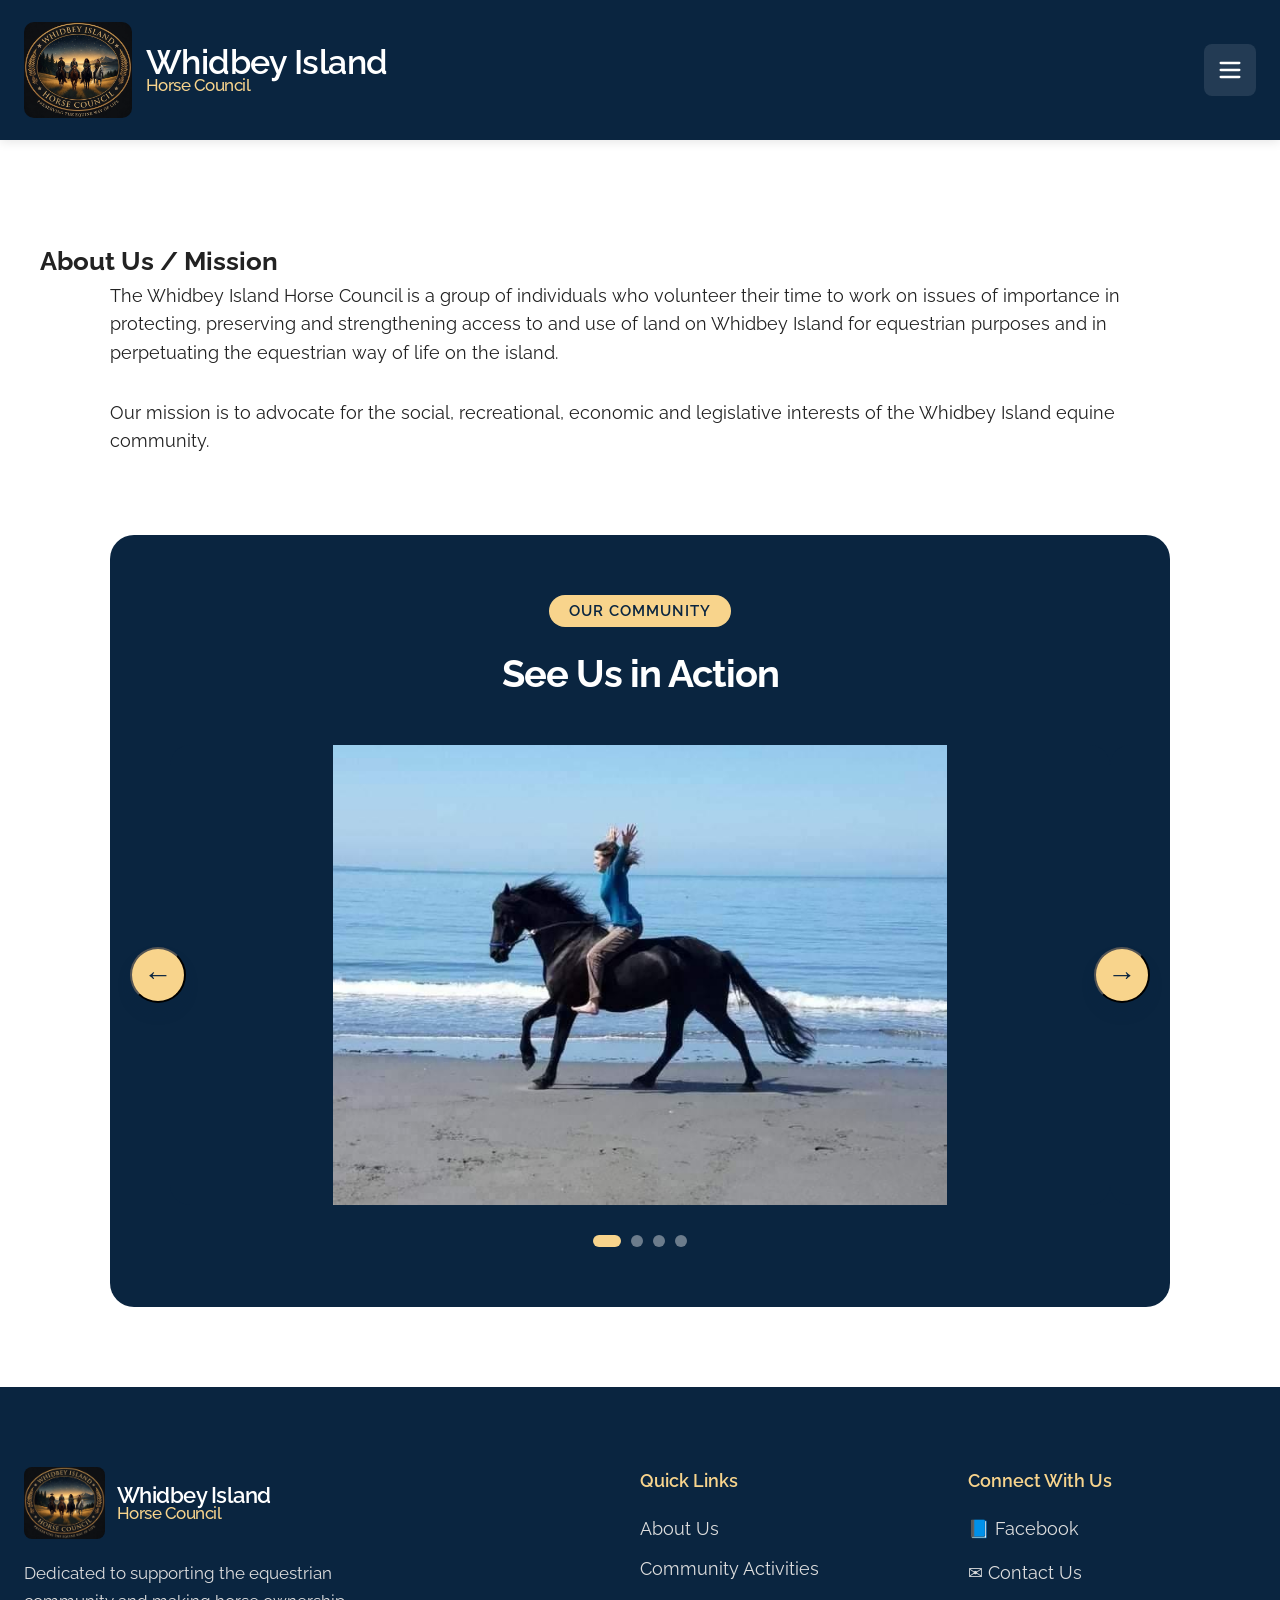
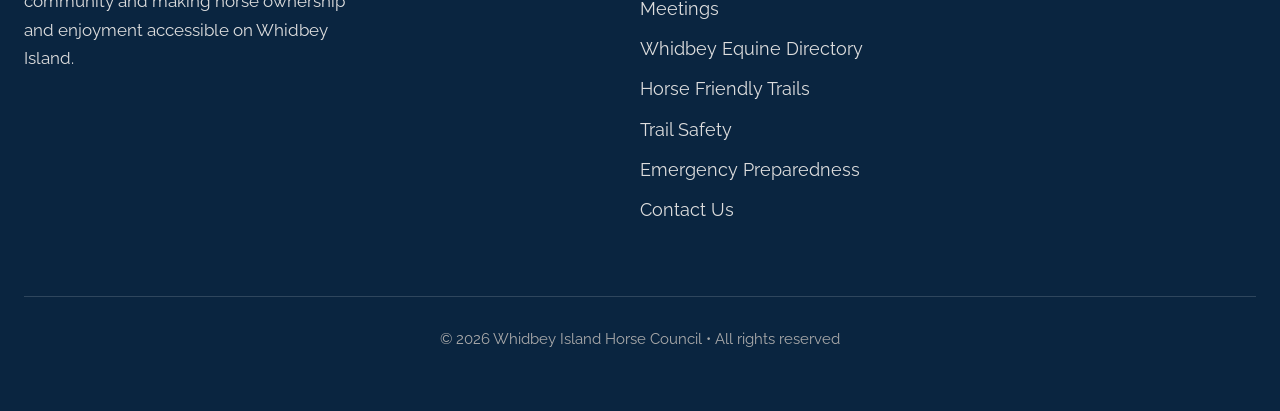
==== commit 86bc37f6: "Second-pass fixes for the committee feedback Label a past meeting as passed instead of next, and off" ====
--- a/about.html
+++ b/about.html
@@ -6,7 +6,7 @@
     <title>About Us / Mission | Whidbey Island Horse Council</title>
     <link href="https://fonts.googleapis.com/css2?family=Raleway:wght@400;500;600;700&display=swap" rel="stylesheet">
     <link rel="icon" href="images/logo-header.png">
-    <link rel="stylesheet" href="css/styles.css?v=20261117">
+    <link rel="stylesheet" href="css/styles.css?v=20261117b">
 </head>
 <body>
 
@@ -112,6 +112,9 @@
                     <li><a href="events.html">Community Activities</a></li>
                     <li><a href="monthly-meetings.html">Meetings</a></li>
                     <li><a href="whidbey-equine-directory.html">Whidbey Equine Directory</a></li>
+                    <li><a href="horse-friendly-trails.html">Horse Friendly Trails</a></li>
+                    <li><a href="resources.html">Trail Safety</a></li>
+                    <li><a href="emergency-preparedness.html">Emergency Preparedness</a></li>
                     <li><a href="contact.html">Contact Us</a></li>
                 </ul>
             </div>
@@ -137,7 +140,7 @@
                 icon.innerHTML = `<path stroke-linecap="round" stroke-linejoin="round" stroke-width="2" d="M4 6h16M4 12h16M4 18h16"/>`;
             } else {
                 menu.classList.add('active');
-                icon.innerHTML = `<path stroke-linecap="round" stroke-linejoin="round" stroke-width="2" d="M6 18L18 6M6 6h12v12"/>`;
+                icon.innerHTML = `<path stroke-linecap="round" stroke-linejoin="round" stroke-width="2" d="M6 18L18 6M6 6l12 12"/>`;
             }
         }
 
--- a/css/styles.css
+++ b/css/styles.css
@@ -1650,4 +1650,38 @@
     .logo-text small { font-size: 0.95rem; }
     .hamburger { width: 44px; height: 44px; flex-shrink: 0; }
     .carousel-arrow { width: 40px; height: 40px; }
-}
+    .next-meeting-box { padding: 24px 14px; }
+}
+
+/* Passed meeting note, calendar actions, copy buttons */
+.meeting-hidden { display: none !important; }
+.meeting-passed-note {
+    background: #fff7e6;
+    border: 1px solid #f8d48c;
+    border-radius: 10px;
+    padding: 12px 14px;
+    margin: 0 auto 16px;
+    max-width: 640px;
+    color: #0a2540;
+    font-size: 1.05rem;
+}
+.meeting-actions {
+    display: flex;
+    flex-wrap: wrap;
+    gap: 10px;
+    justify-content: center;
+    margin-top: 12px;
+}
+.meeting-actions .minutes-link { margin-left: 0; }
+.zoom-meeting-info p { overflow-wrap: anywhere; }
+.copy-btn {
+    font: inherit;
+    font-size: 0.8em;
+    margin-left: 8px;
+    cursor: pointer;
+    border: 1px solid #ccc;
+    border-radius: 4px;
+    background: white;
+    padding: 2px 8px;
+    vertical-align: middle;
+}
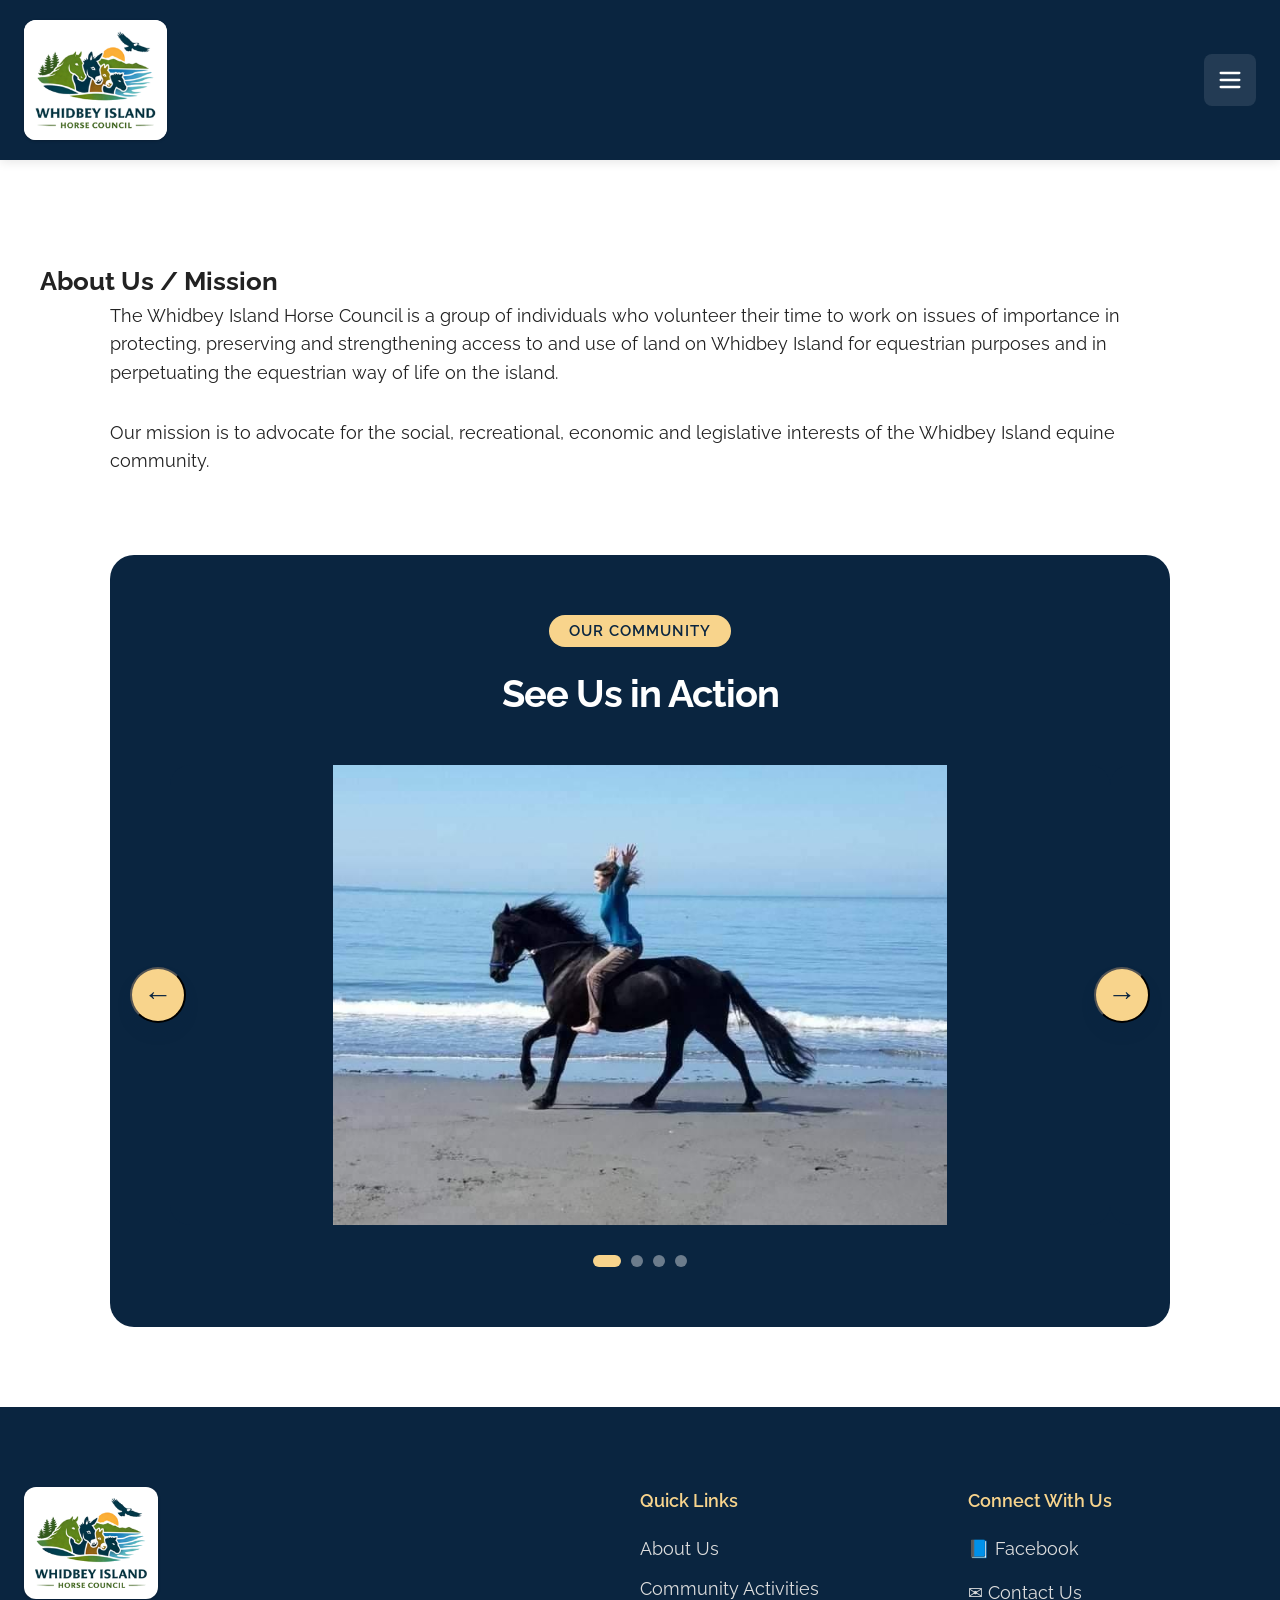
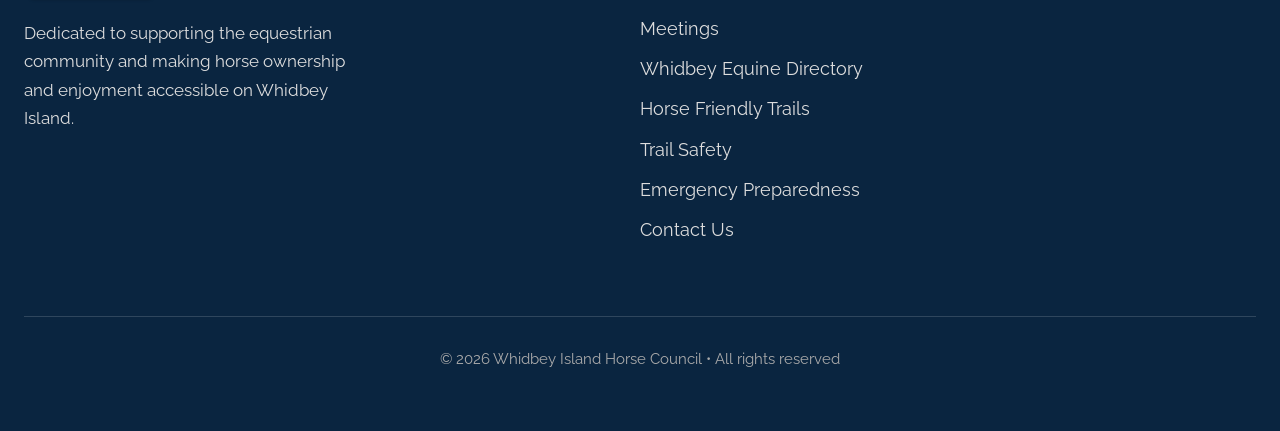
==== commit b2d968fb: "Use the official Whidbey Island Horse Council logo Replace the header, footer, and favicon artwork w" ====
--- a/about.html
+++ b/about.html
@@ -5,8 +5,9 @@
     <meta name="viewport" content="width=device-width, initial-scale=1.0">
     <title>About Us / Mission | Whidbey Island Horse Council</title>
     <link href="https://fonts.googleapis.com/css2?family=Raleway:wght@400;500;600;700&display=swap" rel="stylesheet">
-    <link rel="icon" href="images/logo-header.png">
-    <link rel="stylesheet" href="css/styles.css?v=20261117b">
+    <link rel="icon" href="images/logo-header.png?v=20261117c" type="image/png">
+    <link rel="apple-touch-icon" href="images/logo-header.png?v=20261117c">
+    <link rel="stylesheet" href="css/styles.css?v=20261117c">
 </head>
 <body>
 
@@ -15,9 +16,7 @@
         <div class="nav-container">
             <div class="logo-container">
                 <a href="index.html">
-                    <!-- LOGO: to use the Facebook-page logo, replace images/logo-header.png with that file (same name). -->
-                    <img src="images/logo-header.png" alt="Whidbey Island Horse Council logo" class="site-logo">
-                    <div class="logo-text">Whidbey Island<small>Horse Council</small></div>
+                    <img src="images/logo-header.png?v=20261117c" alt="Whidbey Island Horse Council" class="site-logo">
                 </a>
             </div>
             <nav class="desktop-nav" aria-label="Main">
@@ -100,8 +99,7 @@
         <div class="footer-content">
             <div>
                 <div class="footer-logo">
-                    <img src="images/logo-header.png" alt="Whidbey Island Horse Council logo">
-                    <div class="logo-text" style="color:white; font-size:1.4rem;">Whidbey Island<small style="color:#f8d48c;">Horse Council</small></div>
+                    <img src="images/logo-header.png?v=20261117c" alt="Whidbey Island Horse Council">
                 </div>
                 <p>Dedicated to supporting the equestrian community and making horse ownership and enjoyment accessible on Whidbey Island.</p>
             </div>
--- a/css/styles.css
+++ b/css/styles.css
@@ -38,17 +38,21 @@
     display: flex;
     align-items: center;
     justify-content: space-between;
+    gap: 16px;
 }
 
 .logo-container {
     display: flex;
     align-items: center;
     gap: 12px;
+    min-width: 0;
 }
 
 .logo-container img {
-    height: 68px;
+    height: 120px;
     width: auto;
+    background: #ffffff;
+    border-radius: 12px;
     transition: transform 0.3s ease;
 }
 
@@ -126,8 +130,9 @@
     .nav-container {
         padding: 20px 24px;
     }
-    .logo-container img {
-        height: 58px;
+    .logo-container img,
+    .logo-container img.site-logo {
+        height: 100px;
     }
     .logo-text {
         font-size: 1.9rem;
@@ -417,7 +422,10 @@
 }
 
 .footer-logo img {
-    height: 48px;
+    height: 112px;
+    width: auto;
+    background: #ffffff;
+    border-radius: 12px;
 }
 
 .footer p {
@@ -1346,22 +1354,31 @@
 }
 .logo-container img,
 .logo-container img.site-logo {
-    height: 96px;
+    height: 120px;
     width: auto;
-    border-radius: 10px;
+    max-width: calc(100vw - 140px);
+    object-fit: contain;
+    background: #ffffff;
+    border-radius: 12px;
+    box-shadow: 0 1px 3px rgba(0, 0, 0, 0.22);
 }
 .nav-container {
-    padding: 14px 24px;
+    padding: 12px 24px;
+    gap: 16px;
 }
 .footer-logo img {
-    height: 72px;
-    border-radius: 8px;
+    height: 112px;
+    width: auto;
+    background: #ffffff;
+    border-radius: 12px;
+    box-shadow: 0 1px 3px rgba(0, 0, 0, 0.22);
 }
 
 /* Hamburger is a real <button> now */
 button.hamburger {
     border: none;
     color: white;
+    flex-shrink: 0;
 }
 
 /* Drawer: don't let the closed drawer's shadow peek in at the right edge (iPhone + desktop) */
@@ -1602,8 +1619,8 @@
 img { max-width: 100%; height: auto; }
 .logo-container img,
 .footer-logo img { height: auto; }
-.logo-container img { height: 96px; }
-.footer-logo img { height: 72px; }
+.logo-container img { height: 120px; }
+.footer-logo img { height: 112px; }
 iframe { max-width: 100%; }
 table { max-width: 100%; display: block; overflow-x: auto; }
 .quick-grid { grid-template-columns: repeat(auto-fit, minmax(min(340px, 100%), 1fr)); }
@@ -1639,15 +1656,20 @@
     .event-title { font-size: 1.4rem; }
     .meeting-card { flex-wrap: wrap; gap: 12px; }
     .footer { padding: 50px 16px 40px; }
+    .logo-container img,
+    .logo-container img.site-logo { height: 100px; }
+    .footer-logo img { height: 100px; }
     .listing-cta-buttons, .listing-cta-buttons .cta-pill { width: 100%; text-align: center; }
 }
 
 @media (max-width: 480px) {
-    .nav-container { padding: 10px 14px; }
-    .logo-container a { gap: 10px; }
-    .logo-container img { height: 64px; }
-    .logo-text { font-size: 1.45rem; }
-    .logo-text small { font-size: 0.95rem; }
+    .nav-container { padding: 10px 14px; gap: 12px; }
+    .logo-container a { gap: 0; }
+    .logo-container img,
+    .logo-container img.site-logo {
+        height: 88px;
+        max-width: calc(100vw - 44px - 28px - 20px);
+    }
     .hamburger { width: 44px; height: 44px; flex-shrink: 0; }
     .carousel-arrow { width: 40px; height: 40px; }
     .next-meeting-box { padding: 24px 14px; }
@@ -1685,3 +1707,12 @@
     padding: 2px 8px;
     vertical-align: middle;
 }
+
+/* ---- Community Activities: "Add an event" button ---- */
+.add-event-row {
+    margin: -12px 0 32px;
+}
+.add-event-row .btn-register {
+    font-size: 1rem;
+    padding: 12px 28px;
+}
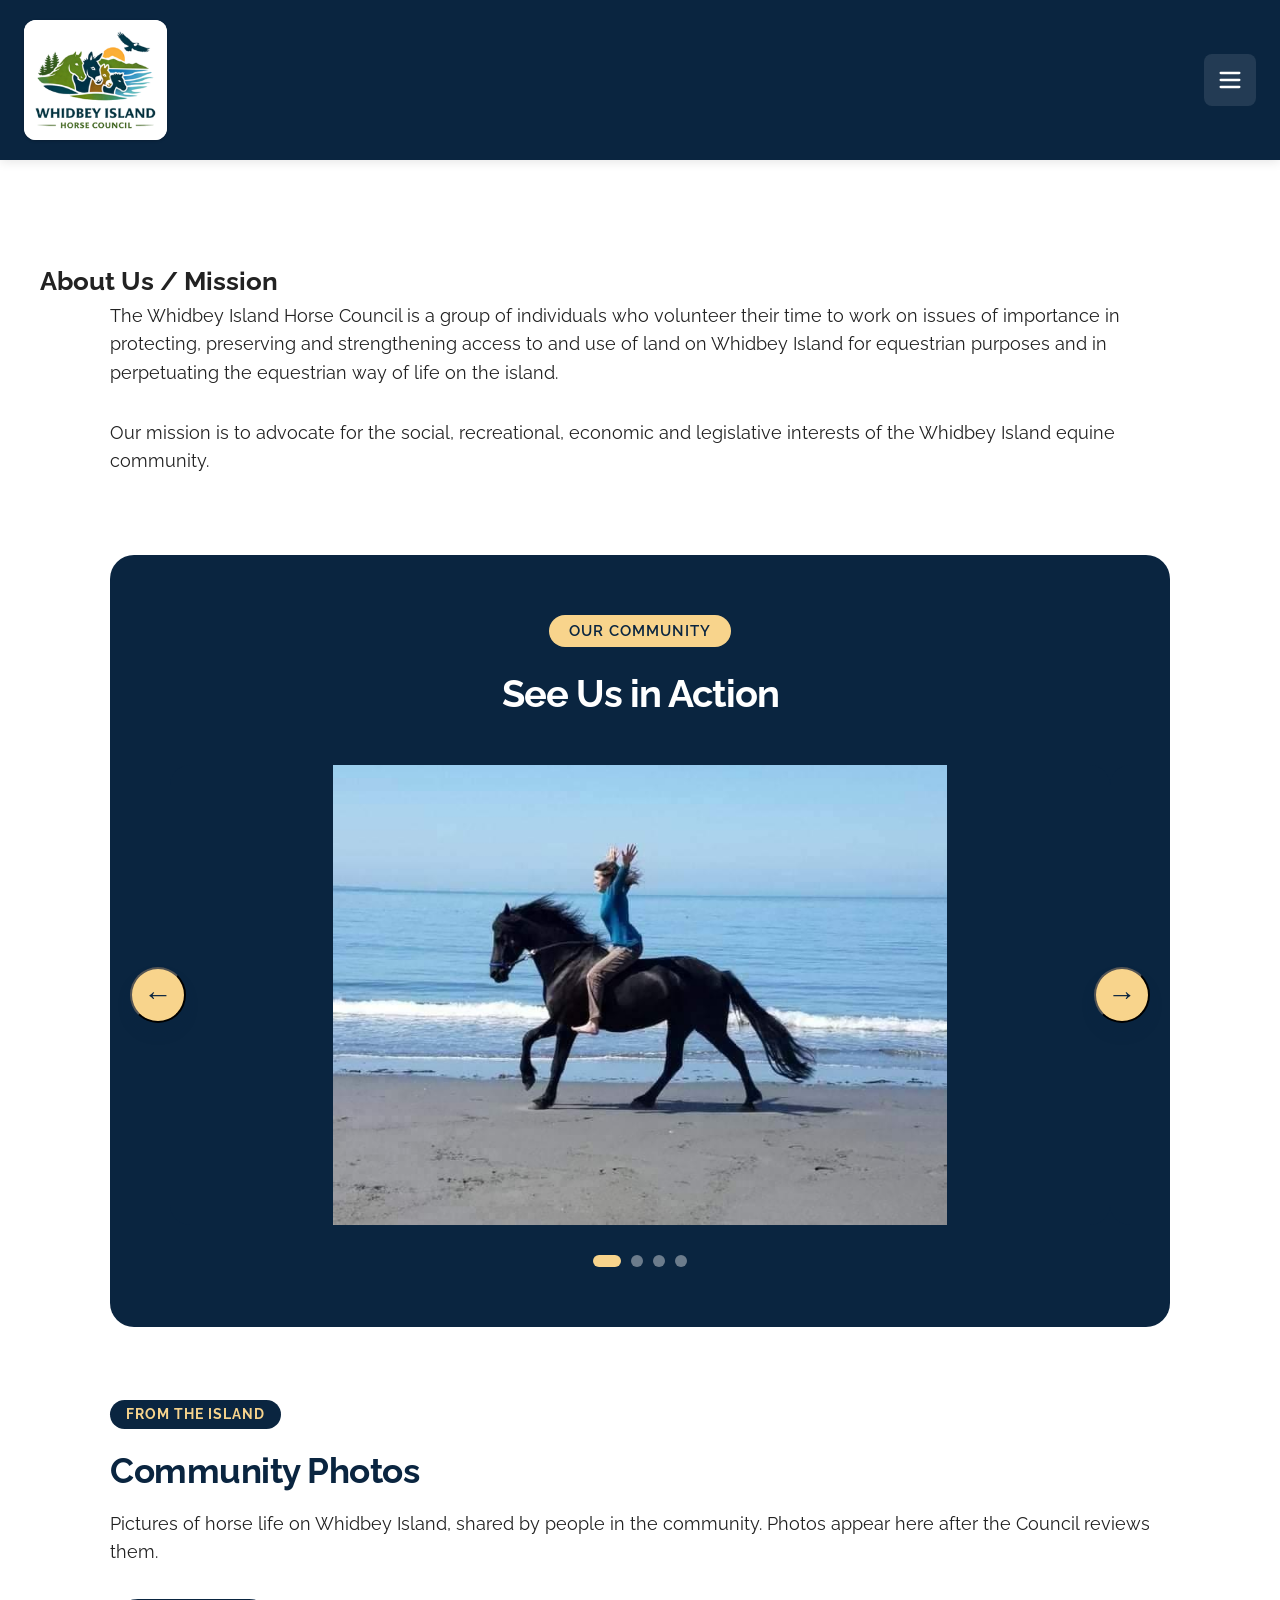
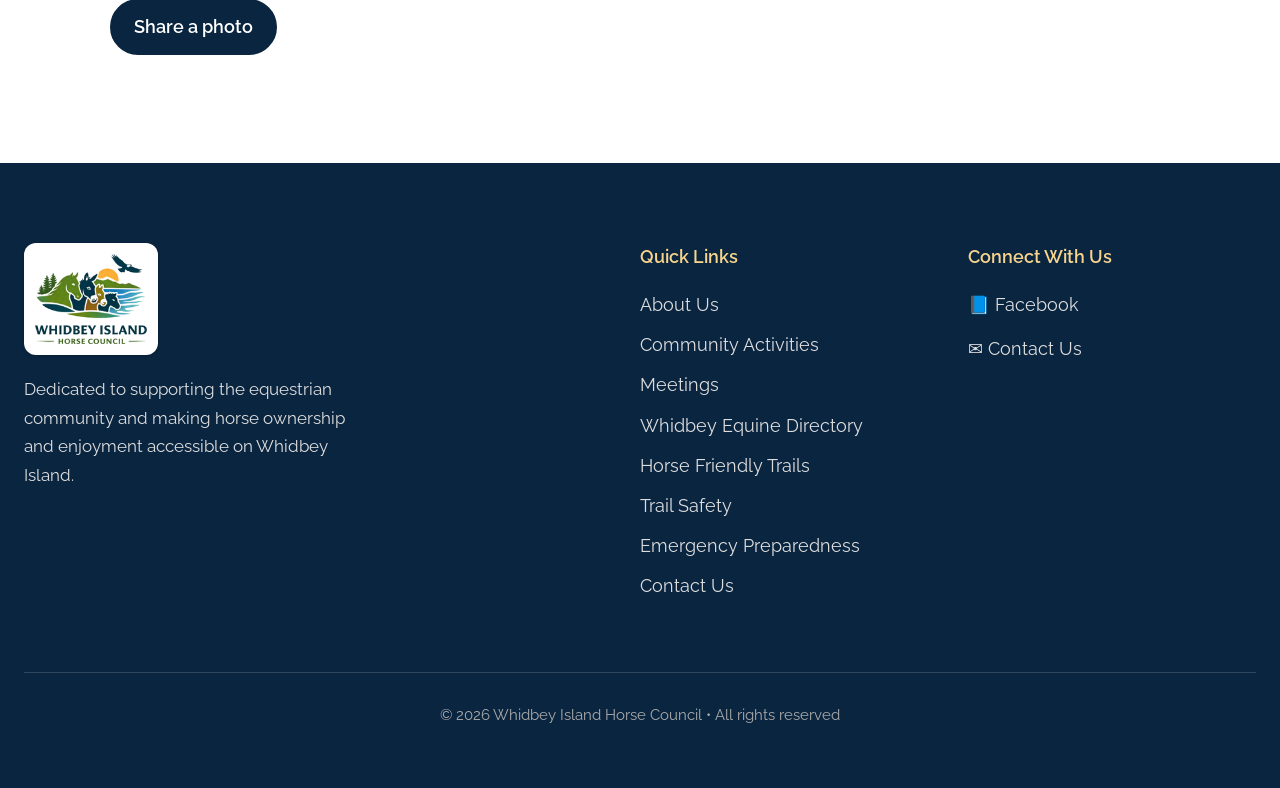
==== commit 2638a5d8: "Publish community photos and directory cards from Airtable The hourly sync downloads approved photos" ====
--- a/about.html
+++ b/about.html
@@ -7,7 +7,7 @@
     <link href="https://fonts.googleapis.com/css2?family=Raleway:wght@400;500;600;700&display=swap" rel="stylesheet">
     <link rel="icon" href="images/logo-header.png?v=20261117c" type="image/png">
     <link rel="apple-touch-icon" href="images/logo-header.png?v=20261117c">
-    <link rel="stylesheet" href="css/styles.css?v=20261117c">
+    <link rel="stylesheet" href="css/styles.css?v=20261120d">
 </head>
 <body>
 
@@ -91,6 +91,14 @@
                 
                 <div class="carousel-dots" id="carousel-dots"></div>
             </div>
+
+            <div class="community-photos">
+                <span class="community-photos-kicker">FROM THE ISLAND</span>
+                <h2 class="community-photos-title">Community Photos</h2>
+                <p>Pictures of horse life on Whidbey Island, shared by people in the community. Photos appear here after the Council reviews them.</p>
+                <a class="cta-pill" href="https://airtable.com/appQJMuaUdqUcuPiJ/pagS0AFWzb2B0iEV7/form" target="_blank" rel="noopener noreferrer">Share a photo</a>
+                <div id="community-photo-gallery" class="photo-grid" hidden></div>
+            </div>
         </div>
     </section>
 
@@ -129,6 +137,7 @@
         </div>
     </footer>
 
+    <script src="js/photos.js?v=20261120d"></script>
     <script>
         function toggleMobileMenu() {
             const menu = document.getElementById('mobile-menu');
--- a/css/styles.css
+++ b/css/styles.css
@@ -1140,7 +1140,8 @@
 
 .directory-controls input {
     flex: 1;
-    min-width: 280px;
+    min-width: 0;
+    width: 100%;
     padding: 14px 20px;
     border: 2px solid #e5e7eb;
     border-radius: 12px;
@@ -1186,8 +1187,9 @@
 
 .directory-grid {
     display: grid;
-    grid-template-columns: repeat(auto-fit, minmax(340px, 1fr));
+    grid-template-columns: repeat(auto-fill, minmax(min(280px, 100%), 1fr));
     gap: 24px;
+    align-items: start;
 }
 
 .directory-card {
@@ -1199,7 +1201,9 @@
     box-shadow: 0 4px 6px -1px rgb(0 0 0 / 0.05);
     display: flex;
     flex-direction: column;
-    height: 100%;
+    height: auto;
+    min-width: 0;
+    overflow: visible;
 }
 
 .directory-card:hover {
@@ -1224,6 +1228,7 @@
     font-weight: 700;
     color: #0a2540;
     margin-bottom: 8px;
+    overflow-wrap: anywhere;
 }
 
 .directory-card .contact-name {
@@ -1233,8 +1238,8 @@
 }
 
 .directory-card .meta {
-    margin-top: auto;
-    padding-top: 20px;
+    margin-top: 16px;
+    padding-top: 16px;
     border-top: 1px solid #e5e7eb;
     display: flex;
     flex-direction: column;
@@ -1246,6 +1251,7 @@
     color: #0a2540;
     text-decoration: none;
     font-weight: 500;
+    overflow-wrap: anywhere;
 }
 
 .directory-card .meta a:hover {
@@ -1716,3 +1722,172 @@
     font-size: 1rem;
     padding: 12px 28px;
 }
+
+/* ---- Directory cards built from data/directory.json ---- */
+.directory-note {
+    color: #444;
+    margin: 0 0 22px !important;
+}
+.directory-search {
+    flex: 1 1 100%;
+    min-width: 0;
+    display: flex;
+    flex-direction: column;
+    gap: 6px;
+}
+.directory-search label {
+    font-weight: 700;
+    color: #0a2540;
+    font-size: 1rem;
+}
+.directory-filters {
+    display: flex;
+    flex-direction: row;
+    flex-wrap: wrap;
+    gap: 8px;
+    margin: 4px 0 18px;
+}
+.directory-filters .category-btn {
+    font-family: inherit;
+    padding: 12px 16px;
+    font-size: 1rem;
+    white-space: normal;
+    text-align: center;
+    max-width: 100%;
+}
+.directory-filters .category-btn:focus-visible,
+.directory-search input:focus-visible {
+    outline: 3px solid #f8d48c;
+    outline-offset: 2px;
+}
+.directory-filters .category-btn.is-empty,
+.directory-filters .category-btn:disabled {
+    opacity: 0.45;
+    cursor: not-allowed;
+    background: #f3f4f6;
+    color: #6b7280;
+    border-color: #e5e7eb;
+    box-shadow: none;
+}
+.directory-filters .category-btn:disabled:hover,
+.directory-filters .category-btn.is-empty:hover {
+    background: #f3f4f6;
+    border-color: #e5e7eb;
+    color: #6b7280;
+}
+.directory-status {
+    color: #444;
+    font-size: 1rem;
+    margin: 0 0 18px !important;
+}
+.service-pills {
+    display: flex;
+    flex-direction: row;
+    flex-wrap: wrap;
+    align-items: flex-start;
+    align-content: flex-start;
+    gap: 8px;
+    margin: 0 0 4px;
+    padding: 0;
+    list-style: none;
+    max-width: 100%;
+}
+.service-pill {
+    display: inline-block;
+    max-width: 100%;
+    background: #fefce8;
+    color: #854d0e;
+    padding: 4px 12px;
+    border-radius: 9999px;
+    font-size: 0.85rem;
+    font-weight: 600;
+    line-height: 1.35;
+    white-space: normal;
+    overflow-wrap: anywhere;
+}
+.directory-card .contact-name {
+    overflow-wrap: anywhere;
+}
+
+/* ---- Community photos on About Us / Mission ---- */
+.community-photos {
+    margin-top: 72px;
+}
+.community-photos-kicker {
+    display: inline-block;
+    background: #0a2540;
+    color: #f8d48c;
+    padding: 4px 16px;
+    border-radius: 9999px;
+    font-size: 0.85rem;
+    font-weight: 700;
+    letter-spacing: 1px;
+}
+.community-photos-title {
+    font-size: 2.2rem;
+    font-weight: 700;
+    color: #0a2540;
+    margin: 14px 0 10px;
+    letter-spacing: -0.5px;
+}
+.community-photos .cta-pill {
+    margin-top: 4px;
+}
+.photo-grid {
+    display: grid;
+    grid-template-columns: repeat(auto-fill, minmax(min(240px, 100%), 1fr));
+    gap: 20px;
+    margin-top: 28px;
+    align-items: start;
+}
+.photo-card {
+    margin: 0;
+    min-width: 0;
+    background: white;
+    border: 1px solid #e5e7eb;
+    border-radius: 20px;
+    box-shadow: 0 4px 6px -1px rgb(0 0 0 / 0.05);
+    overflow: visible;
+}
+.photo-frame {
+    border-radius: 20px 20px 0 0;
+    overflow: hidden;
+    background: #f3f4f6;
+}
+.photo-frame img {
+    width: 100%;
+    height: 240px;
+    object-fit: cover;
+    display: block;
+}
+.photo-card figcaption {
+    padding: 14px 16px 16px;
+}
+.photo-caption {
+    margin: 0;
+    font-weight: 700;
+    color: #0a2540;
+    overflow-wrap: anywhere;
+}
+.photo-credit {
+    margin: 6px 0 0;
+    color: #555;
+    font-size: 0.95rem;
+    overflow-wrap: anywhere;
+}
+
+@media (max-width: 768px) {
+    .directory-card { padding: 22px; }
+    .directory-filters .category-btn {
+        padding: 12px 14px;
+    }
+    .photo-frame img { height: 220px; }
+    .community-photos-title { font-size: 1.8rem; }
+}
+
+@media (max-width: 480px) {
+    .community-photos .cta-pill {
+        display: block;
+        text-align: center;
+    }
+}
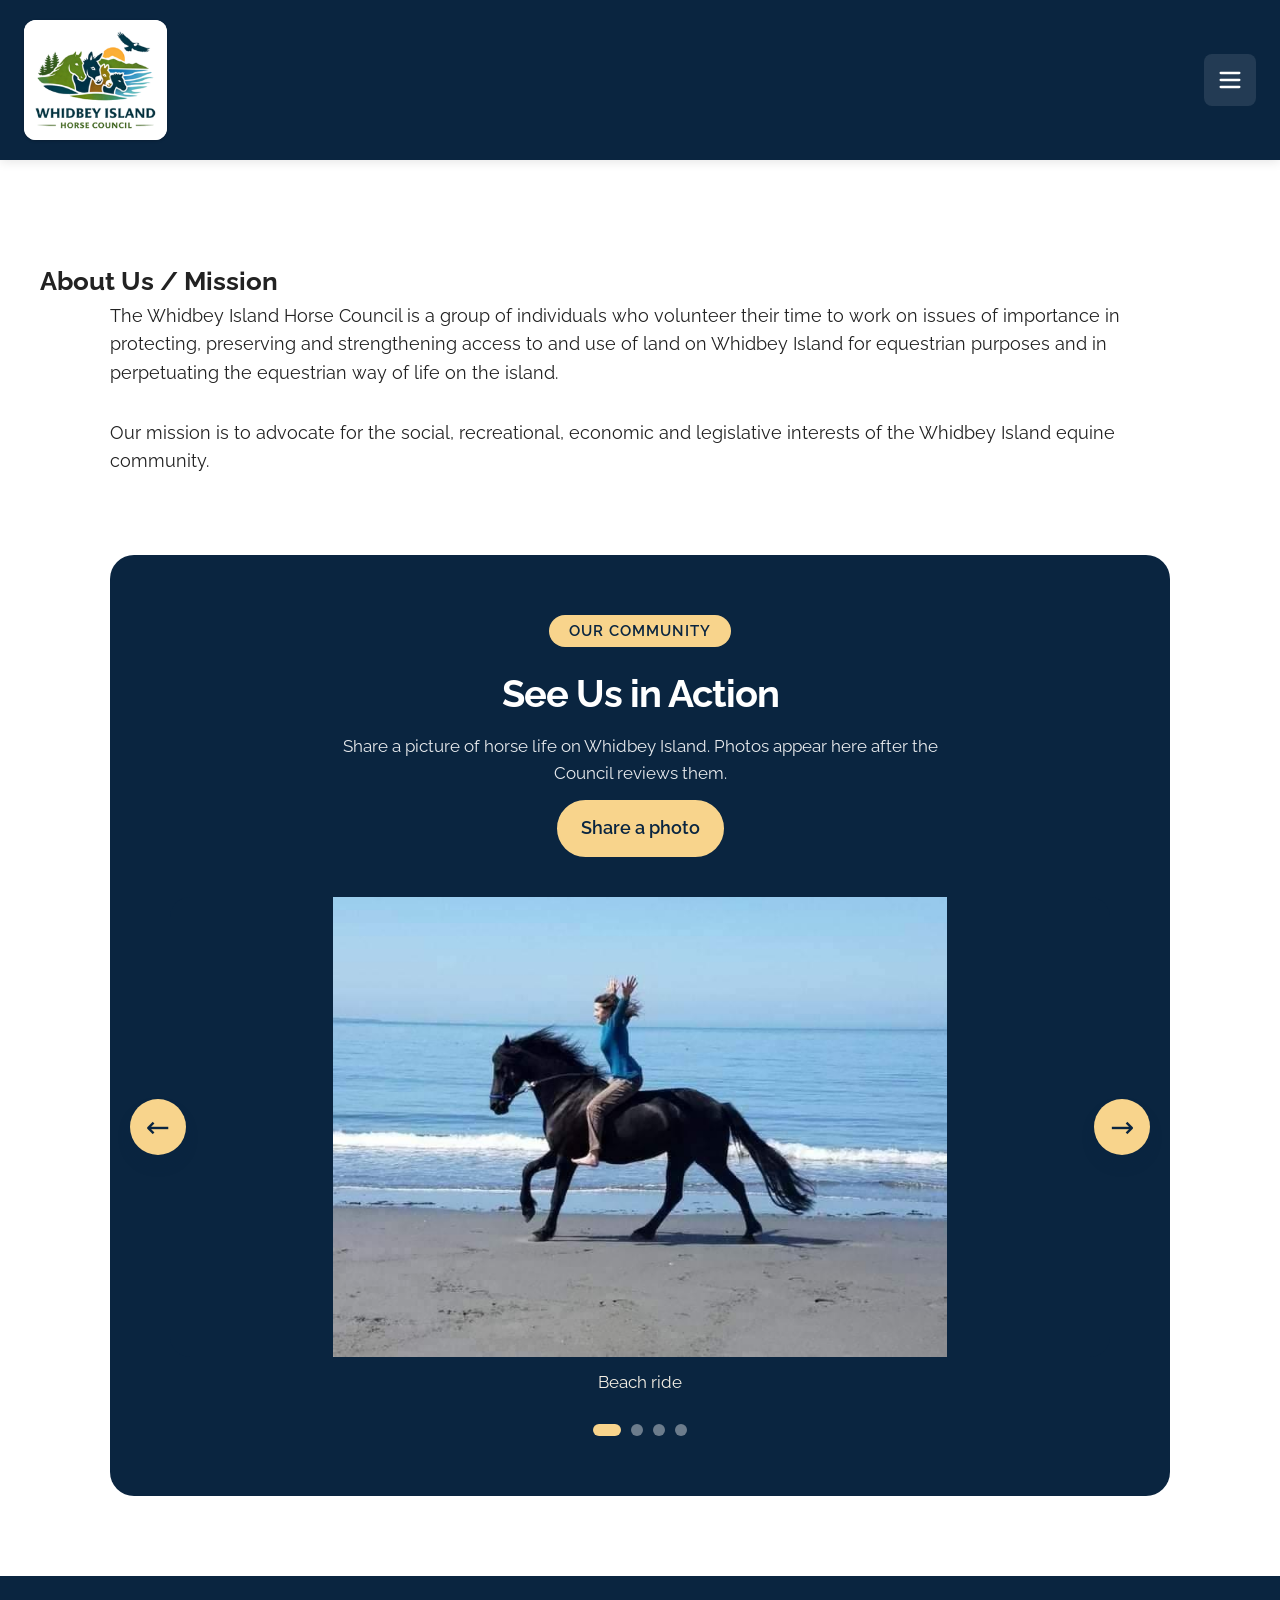
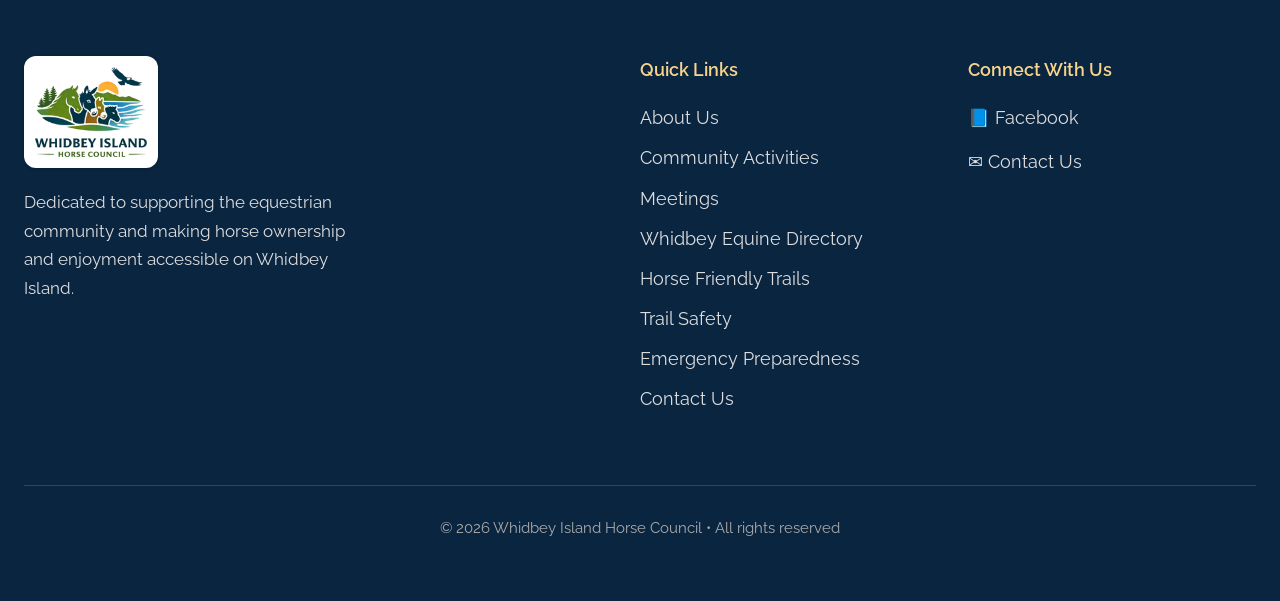
==== commit b5508930: "Add approved community photos to the See Us in Action carousel The original slides stay first. Appro" ====
--- a/about.html
+++ b/about.html
@@ -7,7 +7,7 @@
     <link href="https://fonts.googleapis.com/css2?family=Raleway:wght@400;500;600;700&display=swap" rel="stylesheet">
     <link rel="icon" href="images/logo-header.png?v=20261117c" type="image/png">
     <link rel="apple-touch-icon" href="images/logo-header.png?v=20261117c">
-    <link rel="stylesheet" href="css/styles.css?v=20261120d">
+    <link rel="stylesheet" href="css/styles.css?v=20261120f">
 </head>
 <body>
 
@@ -66,38 +66,39 @@
                 <div class="carousel-header">
                     <span>OUR COMMUNITY</span>
                     <h2 class="carousel-title">See Us in Action</h2>
+                    <div class="carousel-share">
+                        <p>Share a picture of horse life on Whidbey Island. Photos appear here after the Council reviews them.</p>
+                        <a class="cta-pill" href="https://airtable.com/appQJMuaUdqUcuPiJ/pagS0AFWzb2B0iEV7/form" target="_blank" rel="noopener noreferrer">Share a photo</a>
+                    </div>
                 </div>
                 
                 <div class="carousel-container">
-                    <button class="carousel-arrow prev" onclick="prevSlide()">←</button>
-                    
+                    <button type="button" class="carousel-arrow prev" onclick="prevSlide()" aria-label="Previous photo">←</button>
+                    <div class="carousel-viewport">
                     <div class="carousel-track" id="carousel-track">
                         <div class="carousel-slide">
                             <img src="images/council-horse-beach.jpeg" alt="Beach ride">
+                            <p class="carousel-caption">Beach ride</p>
                         </div>
                         <div class="carousel-slide">
                             <img src="images/council-horse-head.jpeg" alt="Horse head">
+                            <p class="carousel-caption">Horse head</p>
                         </div>
                         <div class="carousel-slide">
                             <img src="images/council-horse-diane.jpeg" alt="Diane with horse">
+                            <p class="carousel-caption">Diane with horse</p>
                         </div>
                         <div class="carousel-slide">
                             <img src="images/council-horse-drive.jpeg" alt="Horse drive">
+                            <p class="carousel-caption">Horse drive</p>
                         </div>
                     </div>
+                    </div>
                     
-                    <button class="carousel-arrow next" onclick="nextSlide()">→</button>
+                    <button type="button" class="carousel-arrow next" onclick="nextSlide()" aria-label="Next photo">→</button>
                 </div>
                 
-                <div class="carousel-dots" id="carousel-dots"></div>
-            </div>
-
-            <div class="community-photos">
-                <span class="community-photos-kicker">FROM THE ISLAND</span>
-                <h2 class="community-photos-title">Community Photos</h2>
-                <p>Pictures of horse life on Whidbey Island, shared by people in the community. Photos appear here after the Council reviews them.</p>
-                <a class="cta-pill" href="https://airtable.com/appQJMuaUdqUcuPiJ/pagS0AFWzb2B0iEV7/form" target="_blank" rel="noopener noreferrer">Share a photo</a>
-                <div id="community-photo-gallery" class="photo-grid" hidden></div>
+                <div class="carousel-dots" id="carousel-dots" role="group" aria-label="Choose a photo"></div>
             </div>
         </div>
     </section>
@@ -137,7 +138,7 @@
         </div>
     </footer>
 
-    <script src="js/photos.js?v=20261120d"></script>
+    <script src="js/photos.js?v=20261120f"></script>
     <script>
         function toggleMobileMenu() {
             const menu = document.getElementById('mobile-menu');
@@ -157,38 +158,6 @@
             const content = button.nextElementSibling;
             content.classList.toggle('open');
         }
-
-        // FIXED CAROUSEL
-        function initCarousel() {
-            const track = document.getElementById('carousel-track');
-            const slides = document.querySelectorAll('.carousel-slide');
-            const dotsContainer = document.getElementById('carousel-dots');
-            let currentSlide = 0;
-
-            function createDots() {
-                dotsContainer.innerHTML = '';
-                slides.forEach((_, i) => {
-                    const dot = document.createElement('div');
-                    dot.classList.add('carousel-dot');
-                    if (i === 0) dot.classList.add('active');
-                    dot.onclick = () => goToSlide(i);
-                    dotsContainer.appendChild(dot);
-                });
-            }
-
-            function goToSlide(n) {
-                currentSlide = n;
-                track.style.transform = `translateX(-${currentSlide * 100}%)`;
-                document.querySelectorAll('.carousel-dot').forEach((d, i) => d.classList.toggle('active', i === currentSlide));
-            }
-
-            window.nextSlide = () => { currentSlide = (currentSlide + 1) % slides.length; goToSlide(currentSlide); };
-            window.prevSlide = () => { currentSlide = (currentSlide - 1 + slides.length) % slides.length; goToSlide(currentSlide); };
-
-            createDots();
-        }
-
-        window.addEventListener('load', initCarousel);
     </script>
 </body>
 </html>
--- a/css/styles.css
+++ b/css/styles.css
@@ -878,7 +878,11 @@
     margin: 0 auto;
     position: relative;
     padding: 0 60px;
+    touch-action: pan-y;
+}
+.carousel-viewport {
     overflow: hidden;
+    width: 100%;
 }
 
 .carousel-track {
@@ -905,17 +909,19 @@
 
 .carousel-arrow {
     position: absolute;
-    top: 50%;
+    top: 230px;
     transform: translateY(-50%);
     background: #f8d48c;
     color: #0a2540;
     width: 56px;
     height: 56px;
+    border: none;
     border-radius: 50%;
     display: flex;
     align-items: center;
     justify-content: center;
     font-size: 1.8rem;
+    font-family: inherit;
     cursor: pointer;
     box-shadow: 0 10px 15px -3px rgb(10 37 64 / 0.3);
     z-index: 10;
@@ -940,6 +946,8 @@
 .carousel-dot {
     width: 12px;
     height: 12px;
+    padding: 0;
+    border: none;
     background: rgba(255,255,255,0.4);
     border-radius: 50%;
     cursor: pointer;
@@ -952,9 +960,50 @@
     border-radius: 9999px;
 }
 
+.carousel-caption {
+    margin: 14px 0 0;
+    padding: 0 4px;
+    text-align: center;
+    color: #f4efe4;
+    font-size: 1.05rem;
+    line-height: 1.4;
+    overflow-wrap: anywhere;
+}
+.carousel-caption-text,
+.carousel-credit {
+    display: block;
+}
+.carousel-credit {
+    margin-top: 4px;
+    color: #f8d48c;
+    font-weight: 700;
+    font-size: 0.95rem;
+}
+.carousel-share {
+    max-width: 40rem;
+    margin: 0 auto;
+    text-align: center;
+}
+.carousel-section .carousel-share p {
+    margin: 0 auto 14px;
+    color: rgba(255, 255, 255, 0.9);
+    font-size: 1.05rem;
+}
+.carousel-share .cta-pill {
+    background: #f8d48c;
+    color: #0a2540;
+    border-color: #f8d48c;
+}
+.carousel-share .cta-pill:hover {
+    background: #fff;
+    color: #0a2540;
+    border-color: #fff;
+}
+
 @media (max-width: 768px) {
     .carousel-slide img { height: 380px; }
     .carousel-container { padding: 0 40px; }
+    .carousel-arrow { top: 190px; }
 }
 
 /* ====================== MONTHLY MEETINGS PAGE ====================== */
@@ -1808,72 +1857,42 @@
 .directory-card .contact-name {
     overflow-wrap: anywhere;
 }
-
-/* ---- Community photos on About Us / Mission ---- */
-.community-photos {
-    margin-top: 72px;
-}
-.community-photos-kicker {
-    display: inline-block;
-    background: #0a2540;
-    color: #f8d48c;
-    padding: 4px 16px;
-    border-radius: 9999px;
-    font-size: 0.85rem;
+.directory-extra {
+    display: flex;
+    flex-direction: column;
+    gap: 12px;
+    margin-top: 14px;
+}
+.directory-card .meta + .directory-extra {
+    padding-top: 14px;
+    border-top: 1px solid #e5e7eb;
+}
+.directory-field {
+    min-width: 0;
+}
+.directory-label {
+    display: block;
+    font-size: 0.75rem;
     font-weight: 700;
-    letter-spacing: 1px;
-}
-.community-photos-title {
-    font-size: 2.2rem;
-    font-weight: 700;
-    color: #0a2540;
-    margin: 14px 0 10px;
-    letter-spacing: -0.5px;
-}
-.community-photos .cta-pill {
-    margin-top: 4px;
-}
-.photo-grid {
-    display: grid;
-    grid-template-columns: repeat(auto-fill, minmax(min(240px, 100%), 1fr));
-    gap: 20px;
-    margin-top: 28px;
-    align-items: start;
-}
-.photo-card {
-    margin: 0;
-    min-width: 0;
-    background: white;
-    border: 1px solid #e5e7eb;
-    border-radius: 20px;
-    box-shadow: 0 4px 6px -1px rgb(0 0 0 / 0.05);
-    overflow: visible;
-}
-.photo-frame {
-    border-radius: 20px 20px 0 0;
-    overflow: hidden;
-    background: #f3f4f6;
-}
-.photo-frame img {
-    width: 100%;
-    height: 240px;
-    object-fit: cover;
-    display: block;
-}
-.photo-card figcaption {
-    padding: 14px 16px 16px;
-}
-.photo-caption {
-    margin: 0;
-    font-weight: 700;
-    color: #0a2540;
+    letter-spacing: 0.04em;
+    text-transform: uppercase;
+    color: #6b7280;
+    margin-bottom: 2px;
+}
+.directory-value {
+    color: #222;
+    font-size: 1.02rem;
+    line-height: 1.45;
     overflow-wrap: anywhere;
-}
-.photo-credit {
-    margin: 6px 0 0;
-    color: #555;
-    font-size: 0.95rem;
-    overflow-wrap: anywhere;
+    white-space: pre-wrap;
+}
+.directory-value a {
+    color: #0a2540;
+    font-weight: 600;
+    text-decoration: none;
+}
+.directory-value a:hover {
+    color: #854d0e;
 }
 
 @media (max-width: 768px) {
@@ -1881,13 +1900,13 @@
     .directory-filters .category-btn {
         padding: 12px 14px;
     }
-    .photo-frame img { height: 220px; }
-    .community-photos-title { font-size: 1.8rem; }
 }
 
 @media (max-width: 480px) {
-    .community-photos .cta-pill {
+    .carousel-share .cta-pill {
         display: block;
         text-align: center;
-    }
-}
+        margin-left: 16px;
+        margin-right: 16px;
+    }
+}
